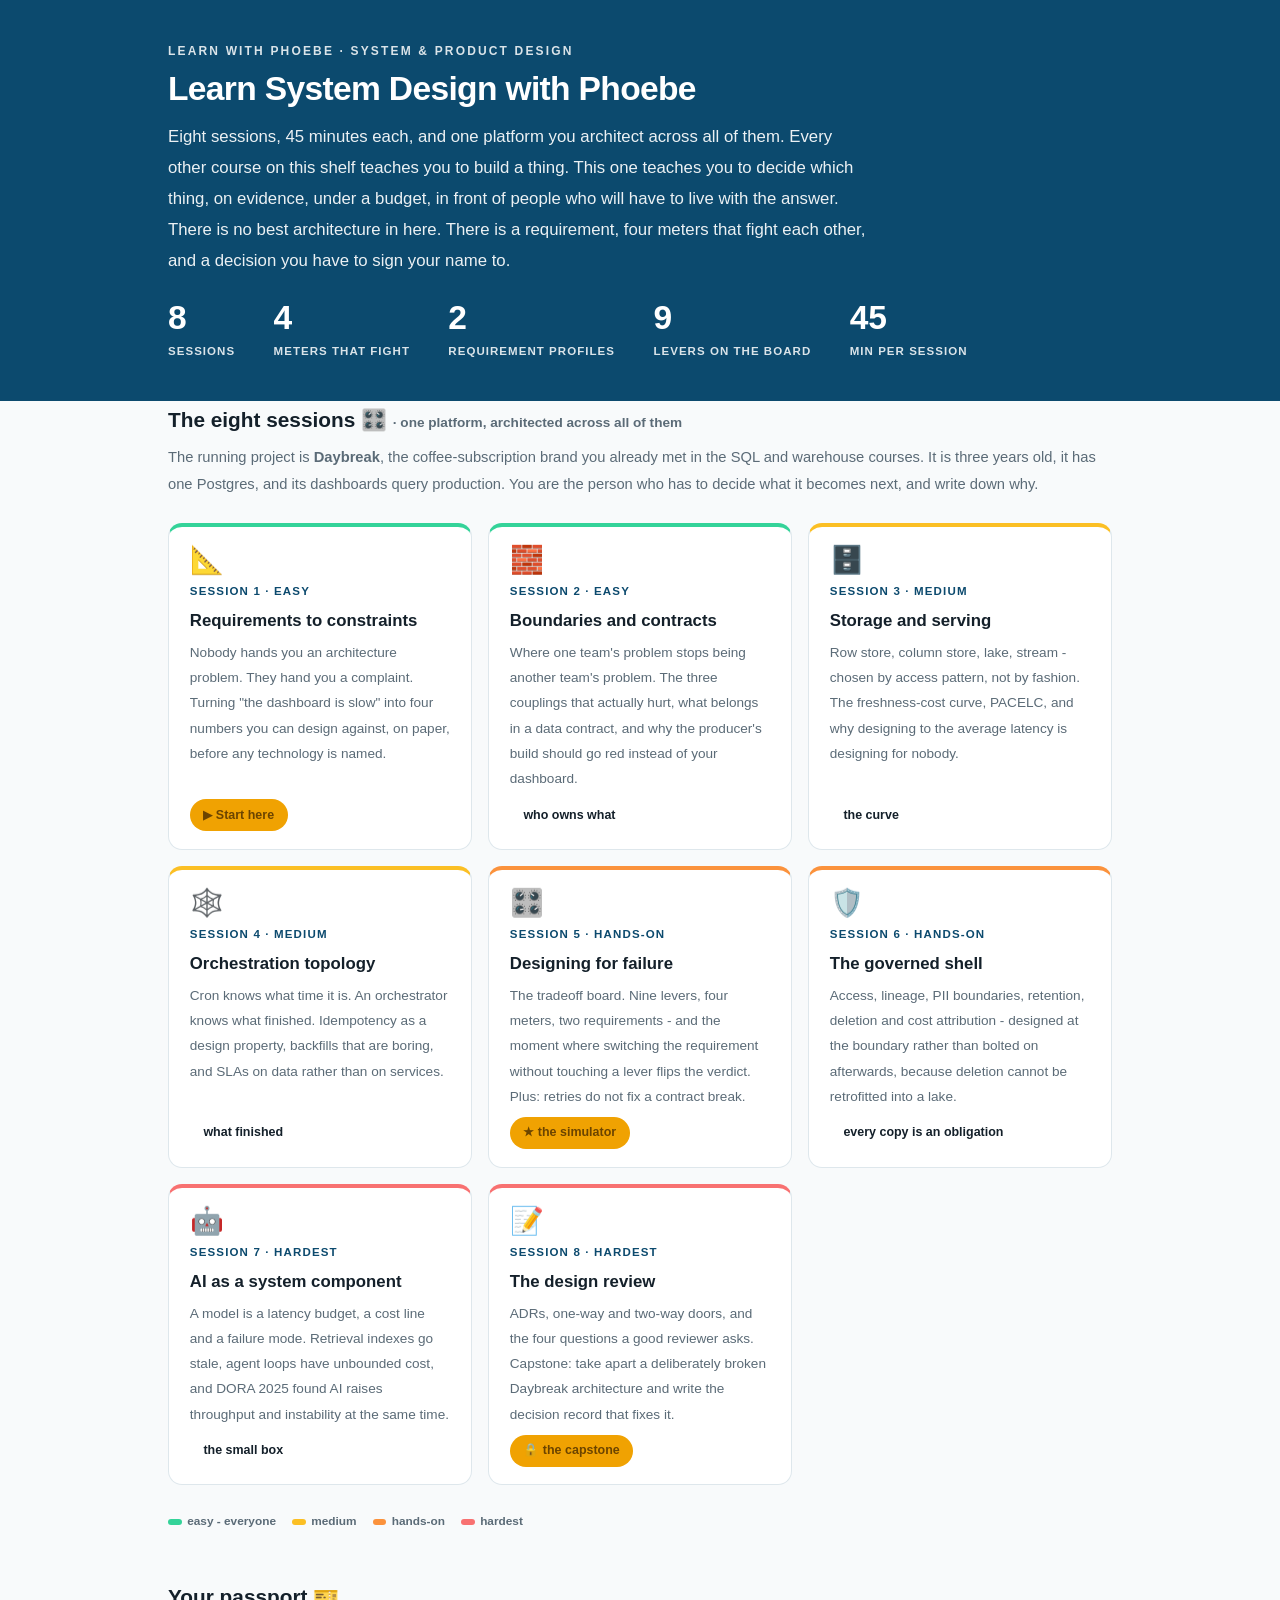
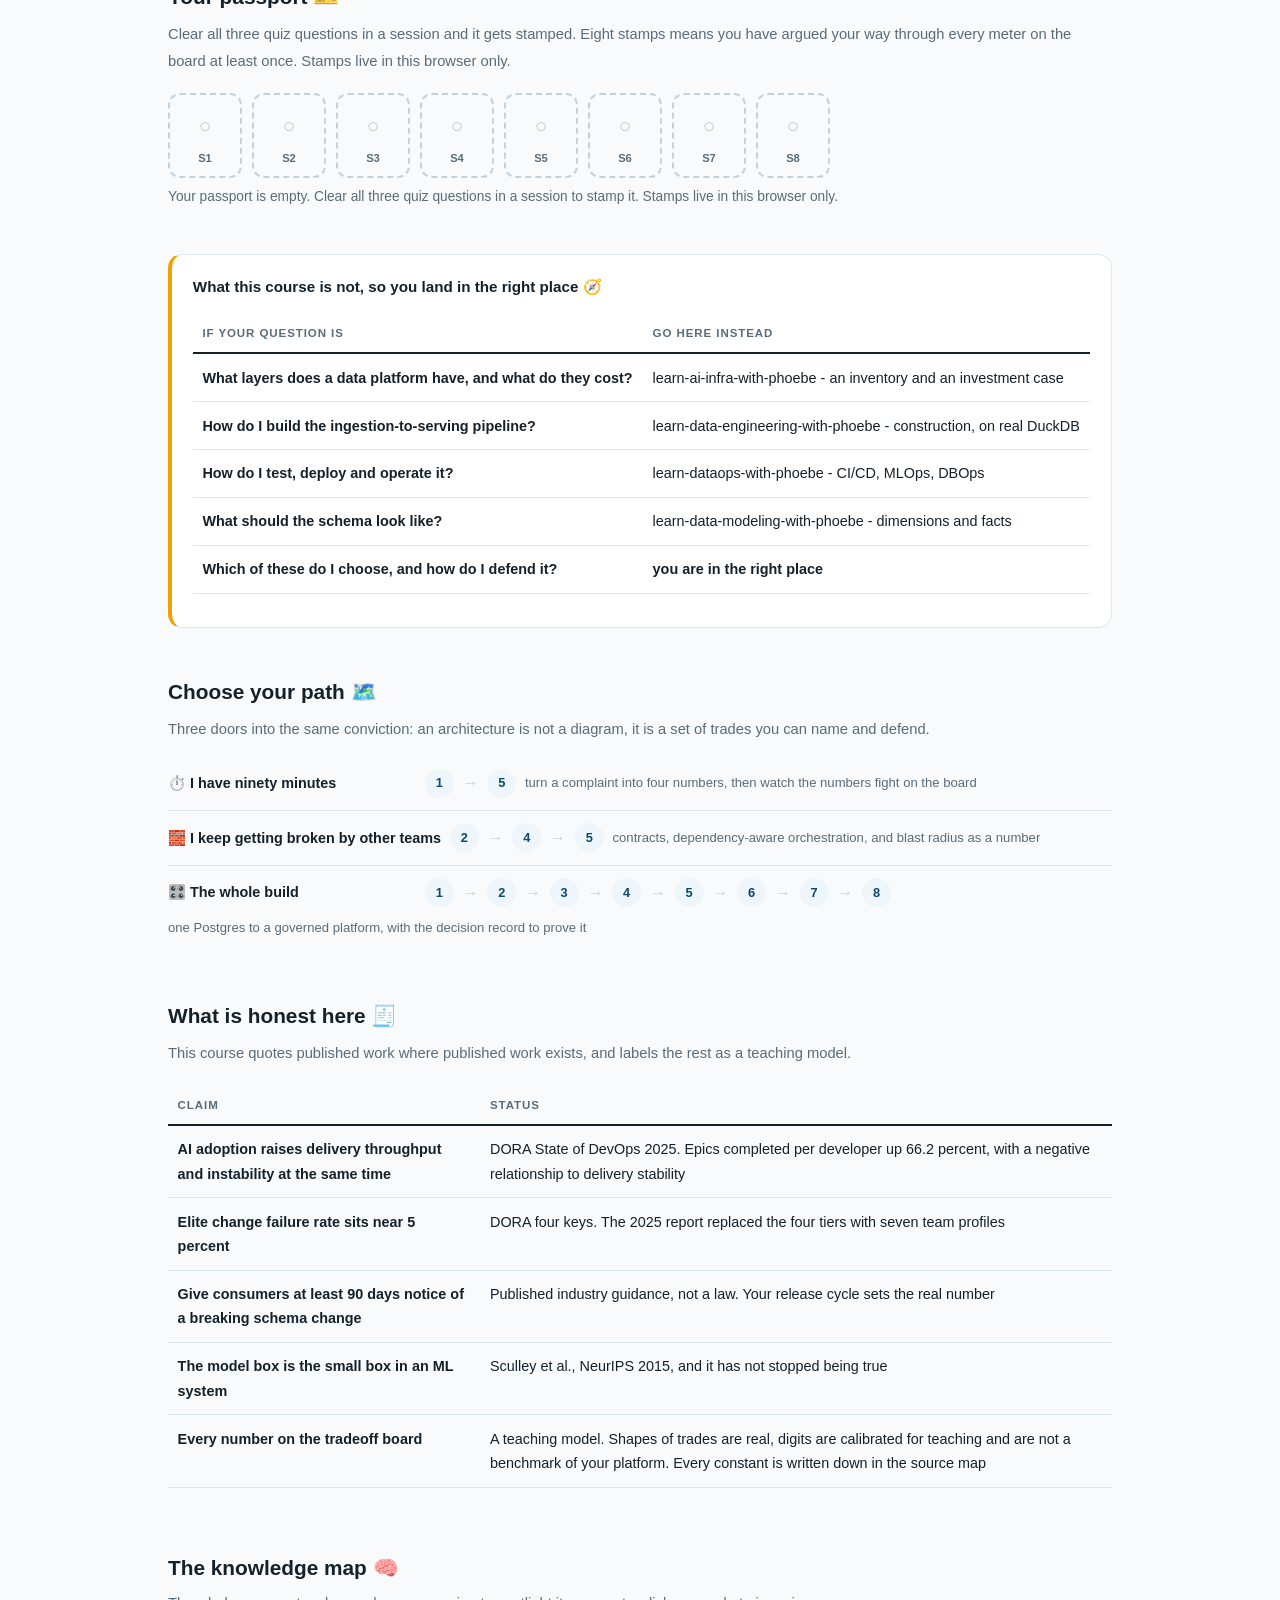
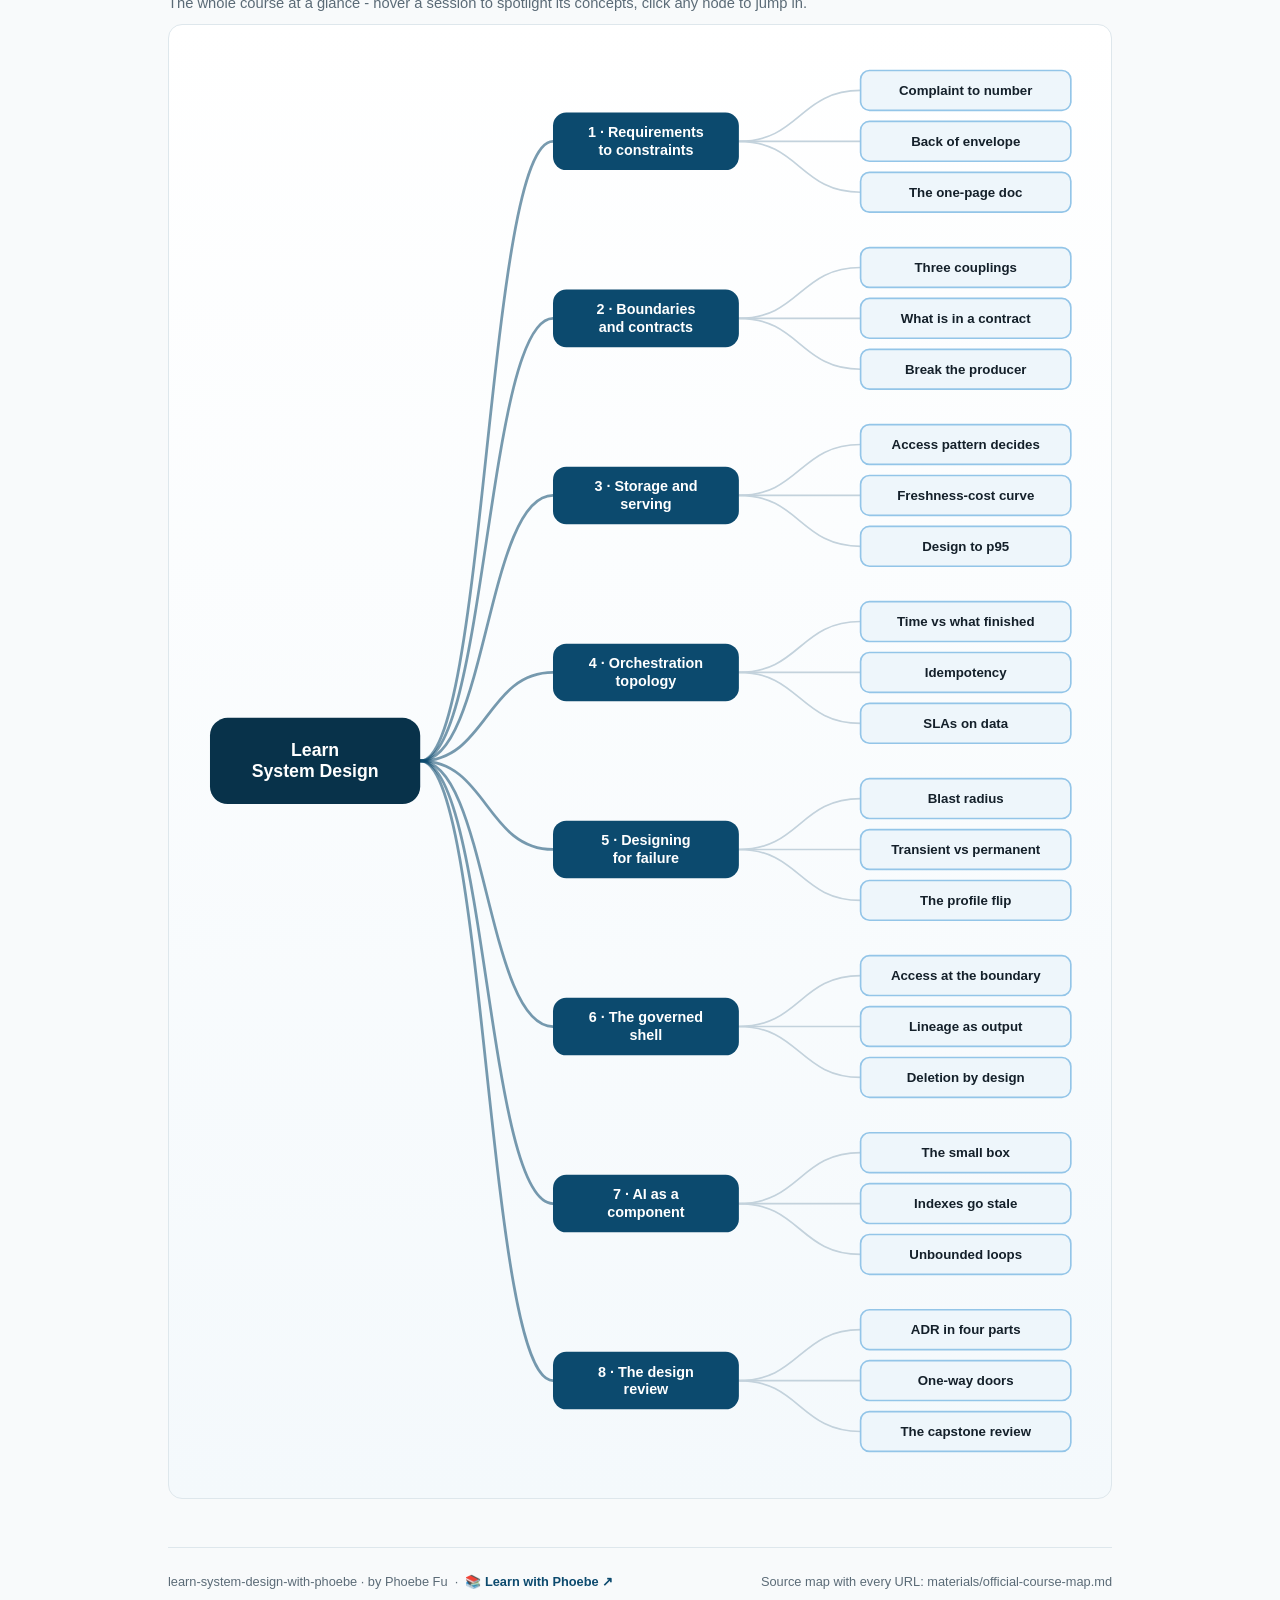
==== index.html @ b114d5ca "style.css: recover the missing .agenda block, with an accessible a3 This repo was scaffolded from a " ====
<!DOCTYPE html>
<html lang="en">
<head>
<meta charset="UTF-8">
<meta name="viewport" content="width=device-width, initial-scale=1.0">
<!-- social:start -->
<meta name="description" content="Eight sessions, one platform. Not what the layers are and not how to build the pipe - how to choose, and how to defend the choice in a room full of people who will have to live with it. Free, by Phoebe Fu.">
<meta property="og:type" content="website">
<meta property="og:site_name" content="Learn with Phoebe">
<meta property="og:title" content="Learn System Design with Phoebe">
<meta property="og:description" content="Eight sessions architecting the Daybreak platform. Four meters, two requirement profiles, and the discovery that there is no best architecture.">
<meta property="og:url" content="https://phoebefu6.github.io/learn-system-design-with-phoebe/">
<meta property="og:image" content="https://phoebefu6.github.io/learn-system-design-with-phoebe/assets/og-cover.png">
<meta property="og:image:width" content="1200">
<meta property="og:image:height" content="630">
<meta name="twitter:card" content="summary_large_image">
<meta name="twitter:title" content="Learn System Design with Phoebe">
<meta name="twitter:description" content="Eight sessions architecting one platform. How to choose, and how to defend the choice.">
<meta name="twitter:image" content="https://phoebefu6.github.io/learn-system-design-with-phoebe/assets/og-cover.png">
<!-- social:end -->
<title>Learn System Design with Phoebe</title>
<link rel="stylesheet" href="assets/style.css?v=3">
<style>

  .stats-row { display: flex; gap: 2.4rem; margin-top: 1.5rem; flex-wrap: wrap; }
  .stat b { display: block; font-size: 2.1rem; font-weight: 800; line-height: 1.05; font-variant-numeric: tabular-nums; }
  .stat span { font-size: .72rem; opacity: .85; text-transform: uppercase; letter-spacing: .09em; font-weight: 600; }

  .course-grid { display: grid; grid-template-columns: repeat(auto-fit, minmax(17rem, 1fr)); gap: 1rem; margin-top: 1.5rem; }
  .course-card {
    border: 1px solid var(--hairline);
    border-top: 4px solid var(--diff, var(--indigo));
    border-radius: var(--radius);
    padding: 1.2rem 1.3rem 1.1rem;
    display: flex;
    flex-direction: column;
    gap: .5rem;
    text-decoration: none;
    color: var(--ink);
    background: #fff;
    transition: box-shadow .15s ease, border-color .15s ease, transform .15s ease;
    position: relative;
  }
  .course-card:hover { border-color: var(--indigo-soft); border-top-color: var(--diff, var(--indigo)); box-shadow: 0 8px 28px rgba(12,74,110,.14); transform: translateY(-3px); }
  .course-card .cicon { font-size: 1.7rem; line-height: 1; }
  .course-card .cnum { font-size: .72rem; font-weight: 700; color: var(--indigo); text-transform: uppercase; letter-spacing: .1em; }
  .course-card h3 { font-size: 1.05rem; font-weight: 800; line-height: 1.3; }
  .course-card p { font-size: .85rem; color: var(--muted); flex: 1; }
  .course-card .meta { display: flex; gap: .4rem; flex-wrap: wrap; }

  .diff-legend { display: flex; gap: 1rem; margin-top: 1.6rem; font-size: .74rem; color: var(--muted); font-weight: 600; flex-wrap: wrap; }
  .diff-legend i { display: inline-block; width: .85rem; height: .35rem; border-radius: 999px; margin-right: .35rem; vertical-align: middle; }

  .paths { margin-top: 2.6rem; }
  .paths h2 { font-size: 1.3rem; font-weight: 800; margin-bottom: .3rem; }
  .paths .plede { color: var(--muted); font-size: .92rem; margin-bottom: .8rem; }
  .path { display: flex; gap: .55rem; align-items: center; padding: .75rem 0; border-bottom: .5px solid var(--hairline); flex-wrap: wrap; }
  .path:last-child { border-bottom: none; }
  .path b { min-width: 15.5rem; font-size: .9rem; }
  .path .pstep { background: var(--indigo-50); color: var(--indigo); border-radius: 999px; padding: .16rem .68rem; font-weight: 700; font-size: .8rem; text-decoration: none; transition: all .12s ease; }
  .path .pstep:hover { background: var(--indigo); color: #fff; }
  .path .parr { color: var(--faint); font-weight: 700; }

  .mm-section { margin-top: 1.6rem; }
  .mm-section h2 { font-size: 1.3rem; font-weight: 800; margin-bottom: .2rem; }
  .mm-section .mm-lede { color: var(--muted); font-size: .92rem; margin-bottom: .4rem; }
  .mm-wrap { border: 1px solid var(--hairline); border-radius: var(--radius); background: linear-gradient(180deg,#fff,#F4F9FC); padding: .6rem; overflow-x: auto; }
  .mm-svg { width: 100%; height: auto; display: block; max-width: 60rem; margin: 0 auto; min-width: 34rem; }
  .mm-link { cursor: pointer; text-decoration: none; }
  .mm-node rect { transition: opacity .15s ease, filter .15s ease; }
  .mm-node text { pointer-events: none; }
  .mm-link:hover .mm-node rect { filter: brightness(1.06); }
  .mm-edge { transition: opacity .15s ease; }

  .not-this { border: 1px solid var(--hairline); border-left: 4px solid var(--amber); border-radius: var(--radius); background: #fff; padding: 1.1rem 1.3rem; margin-top: 1.2rem; }
  .not-this h3 { font-size: .95rem; font-weight: 800; margin-bottom: .5rem; }
</style>
</head>
<body>

<header class="masthead">
  <div class="wrap">
    <div class="eyebrow">Learn with Phoebe · System &amp; Product Design</div>
    <h1>Learn <span class="accent">System Design</span> with Phoebe</h1>
    <p class="sub">Eight sessions, 45 minutes each, and one platform you architect across all of them. Every other course on this shelf teaches you to build a thing. This one teaches you to decide which thing, on evidence, under a budget, in front of people who will have to live with the answer. There is no best architecture in here. There is a requirement, four meters that fight each other, and a decision you have to sign your name to.</p>
    <div class="stats-row">
      <div class="stat"><b data-count="8">8</b><span>sessions</span></div>
      <div class="stat"><b data-count="4">4</b><span>meters that fight</span></div>
      <div class="stat"><b data-count="2">2</b><span>requirement profiles</span></div>
      <div class="stat"><b data-count="9">9</b><span>levers on the board</span></div>
      <div class="stat"><b data-count="45">45</b><span>min per session</span></div>
    </div>
  </div>
</header>

<main class="wrap">

  <section class="section">
    <div class="paths" style="margin-top:0">
      <h2>The eight sessions 🎛️ <span style="font-size:.85rem;font-weight:600;color:var(--muted)">· one platform, architected across all of them</span></h2>
      <p class="plede">The running project is <strong>Daybreak</strong>, the coffee-subscription brand you already met in the SQL and warehouse courses. It is three years old, it has one Postgres, and its dashboards query production. You are the person who has to decide what it becomes next, and write down why.</p>
    </div>

    <div class="course-grid">
      <a class="course-card" href="courses/01-requirements-to-constraints.html" style="--diff:#34D399">
        <span class="cicon">📐</span>
        <span class="cnum">Session 1 · easy</span>
        <h3>Requirements to constraints</h3>
        <p>Nobody hands you an architecture problem. They hand you a complaint. Turning "the dashboard is slow" into four numbers you can design against, on paper, before any technology is named.</p>
        <span class="meta"><span class="pill amber">▶ Start here</span></span>
      </a>
      <a class="course-card" href="courses/02-boundaries-and-contracts.html" style="--diff:#34D399">
        <span class="cicon">🧱</span>
        <span class="cnum">Session 2 · easy</span>
        <h3>Boundaries and contracts</h3>
        <p>Where one team's problem stops being another team's problem. The three couplings that actually hurt, what belongs in a data contract, and why the producer's build should go red instead of your dashboard.</p>
        <span class="meta"><span class="pill">who owns what</span></span>
      </a>
      <a class="course-card" href="courses/03-storage-and-serving.html" style="--diff:#FBBF24">
        <span class="cicon">🗄️</span>
        <span class="cnum">Session 3 · medium</span>
        <h3>Storage and serving</h3>
        <p>Row store, column store, lake, stream - chosen by access pattern, not by fashion. The freshness-cost curve, PACELC, and why designing to the average latency is designing for nobody.</p>
        <span class="meta"><span class="pill">the curve</span></span>
      </a>
      <a class="course-card" href="courses/04-orchestration-topology.html" style="--diff:#FBBF24">
        <span class="cicon">🕸️</span>
        <span class="cnum">Session 4 · medium</span>
        <h3>Orchestration topology</h3>
        <p>Cron knows what time it is. An orchestrator knows what finished. Idempotency as a design property, backfills that are boring, and SLAs on data rather than on services.</p>
        <span class="meta"><span class="pill">what finished</span></span>
      </a>
      <a class="course-card" href="courses/05-designing-for-failure.html" style="--diff:#FB923C">
        <span class="cicon">🎛️</span>
        <span class="cnum">Session 5 · hands-on</span>
        <h3>Designing for failure</h3>
        <p>The tradeoff board. Nine levers, four meters, two requirements - and the moment where switching the requirement without touching a lever flips the verdict. Plus: retries do not fix a contract break.</p>
        <span class="meta"><span class="pill amber">★ the simulator</span></span>
      </a>
      <a class="course-card" href="courses/06-the-governed-shell.html" style="--diff:#FB923C">
        <span class="cicon">🛡️</span>
        <span class="cnum">Session 6 · hands-on</span>
        <h3>The governed shell</h3>
        <p>Access, lineage, PII boundaries, retention, deletion and cost attribution - designed at the boundary rather than bolted on afterwards, because deletion cannot be retrofitted into a lake.</p>
        <span class="meta"><span class="pill">every copy is an obligation</span></span>
      </a>
      <a class="course-card" href="courses/07-ai-as-a-component.html" style="--diff:#F87171">
        <span class="cicon">🤖</span>
        <span class="cnum">Session 7 · hardest</span>
        <h3>AI as a system component</h3>
        <p>A model is a latency budget, a cost line and a failure mode. Retrieval indexes go stale, agent loops have unbounded cost, and DORA 2025 found AI raises throughput and instability at the same time.</p>
        <span class="meta"><span class="pill">the small box</span></span>
      </a>
      <a class="course-card" href="courses/08-the-design-review.html" style="--diff:#F87171">
        <span class="cicon">📝</span>
        <span class="cnum">Session 8 · hardest</span>
        <h3>The design review</h3>
        <p>ADRs, one-way and two-way doors, and the four questions a good reviewer asks. Capstone: take apart a deliberately broken Daybreak architecture and write the decision record that fixes it.</p>
        <span class="meta"><span class="pill amber">🔒 the capstone</span></span>
      </a>
    </div>

    <div class="diff-legend">
      <span><i style="background:#34D399"></i>easy - everyone</span>
      <span><i style="background:#FBBF24"></i>medium</span>
      <span><i style="background:#FB923C"></i>hands-on</span>
      <span><i style="background:#F87171"></i>hardest</span>
    </div>
  </section>

  <section class="section">
    <div class="paths" style="margin-top:0">
      <h2>Your passport 🎫</h2>
      <p class="plede">Clear all three quiz questions in a session and it gets stamped. Eight stamps means you have argued your way through every meter on the board at least once. Stamps live in this browser only.</p>
    </div>
    <div class="pp-strip"></div>
  </section>

  <section class="section">
    <div class="not-this">
      <h3>What this course is not, so you land in the right place 🧭</h3>
      <table class="clean">
        <tr><th>If your question is</th><th>Go here instead</th></tr>
        <tr><td>What layers does a data platform have, and what do they cost?</td><td><span class="mono">learn-ai-infra-with-phoebe</span> - an inventory and an investment case</td></tr>
        <tr><td>How do I build the ingestion-to-serving pipeline?</td><td><span class="mono">learn-data-engineering-with-phoebe</span> - construction, on real DuckDB</td></tr>
        <tr><td>How do I test, deploy and operate it?</td><td><span class="mono">learn-dataops-with-phoebe</span> - CI/CD, MLOps, DBOps</td></tr>
        <tr><td>What should the schema look like?</td><td><span class="mono">learn-data-modeling-with-phoebe</span> - dimensions and facts</td></tr>
        <tr><td><strong>Which of these do I choose, and how do I defend it?</strong></td><td><strong>you are in the right place</strong></td></tr>
      </table>
    </div>
  </section>

  <section class="section">
    <div class="paths">
      <h2>Choose your path 🗺️</h2>
      <p class="plede">Three doors into the same conviction: an architecture is not a diagram, it is a set of trades you can name and defend.</p>
      <div class="path"><b>⏱️ I have ninety minutes</b>
        <a class="pstep" href="courses/01-requirements-to-constraints.html">1</a><span class="parr">→</span>
        <a class="pstep" href="courses/05-designing-for-failure.html">5</a>
        <span style="font-size:.82rem;color:var(--muted)">turn a complaint into four numbers, then watch the numbers fight on the board</span>
      </div>
      <div class="path"><b>🧱 I keep getting broken by other teams</b>
        <a class="pstep" href="courses/02-boundaries-and-contracts.html">2</a><span class="parr">→</span>
        <a class="pstep" href="courses/04-orchestration-topology.html">4</a><span class="parr">→</span>
        <a class="pstep" href="courses/05-designing-for-failure.html">5</a>
        <span style="font-size:.82rem;color:var(--muted)">contracts, dependency-aware orchestration, and blast radius as a number</span>
      </div>
      <div class="path"><b>🎛️ The whole build</b>
        <a class="pstep" href="courses/01-requirements-to-constraints.html">1</a><span class="parr">→</span>
        <a class="pstep" href="courses/02-boundaries-and-contracts.html">2</a><span class="parr">→</span>
        <a class="pstep" href="courses/03-storage-and-serving.html">3</a><span class="parr">→</span>
        <a class="pstep" href="courses/04-orchestration-topology.html">4</a><span class="parr">→</span>
        <a class="pstep" href="courses/05-designing-for-failure.html">5</a><span class="parr">→</span>
        <a class="pstep" href="courses/06-the-governed-shell.html">6</a><span class="parr">→</span>
        <a class="pstep" href="courses/07-ai-as-a-component.html">7</a><span class="parr">→</span>
        <a class="pstep" href="courses/08-the-design-review.html">8</a>
        <span style="font-size:.82rem;color:var(--muted)">one Postgres to a governed platform, with the decision record to prove it</span>
      </div>
    </div>
  </section>

  <section class="section">
    <div class="paths" style="margin-top:0">
      <h2>What is honest here 🧾</h2>
      <p class="plede">This course quotes published work where published work exists, and labels the rest as a teaching model.</p>
    </div>
    <table class="clean">
      <tr><th>Claim</th><th>Status</th></tr>
      <tr><td>AI adoption raises delivery throughput and instability at the same time</td><td>DORA State of DevOps 2025. Epics completed per developer up 66.2 percent, with a negative relationship to delivery stability</td></tr>
      <tr><td>Elite change failure rate sits near 5 percent</td><td>DORA four keys. The 2025 report replaced the four tiers with seven team profiles</td></tr>
      <tr><td>Give consumers at least 90 days notice of a breaking schema change</td><td>Published industry guidance, not a law. Your release cycle sets the real number</td></tr>
      <tr><td>The model box is the small box in an ML system</td><td>Sculley et al., NeurIPS 2015, and it has not stopped being true</td></tr>
      <tr><td>Every number on the tradeoff board</td><td>A teaching model. Shapes of trades are real, digits are calibrated for teaching and are not a benchmark of your platform. Every constant is written down in the source map</td></tr>
    </table>
  </section>

  <section class="section mm-section">
    <h2>The knowledge map 🧠</h2>
    <p class="mm-lede">The whole course at a glance - hover a session to spotlight its concepts, click any node to jump in.</p>
    <div class="mm-wrap"><div id="mindmap"></div></div>
  </section>

  <footer class="pagefoot">
    <span>learn-system-design-with-phoebe · by Phoebe Fu &nbsp;·&nbsp; 📚 <a href="https://phoebefu6.github.io/learn-with-phoebe/">Learn with Phoebe ↗</a></span>
    <span>Source map with every URL: <span class="mono">materials/official-course-map.md</span></span>
  </footer>

</main>

<script>
window.MINDMAP_DATA = {
  title: "Learn\nSystem Design",
  centerColor: "#08324A",
  sessions: [
    { label: "Requirements\nto constraints", href: "courses/01-requirements-to-constraints.html", color: "#34D399",
      concepts: [
        { label: "Complaint to number", href: "courses/01-requirements-to-constraints.html" },
        { label: "Back of envelope", href: "courses/01-requirements-to-constraints.html" },
        { label: "The one-page doc", href: "courses/01-requirements-to-constraints.html" } ] },
    { label: "Boundaries\nand contracts", href: "courses/02-boundaries-and-contracts.html", color: "#34D399",
      concepts: [
        { label: "Three couplings", href: "courses/02-boundaries-and-contracts.html" },
        { label: "What is in a contract", href: "courses/02-boundaries-and-contracts.html" },
        { label: "Break the producer", href: "courses/02-boundaries-and-contracts.html" } ] },
    { label: "Storage and\nserving", href: "courses/03-storage-and-serving.html", color: "#FBBF24",
      concepts: [
        { label: "Access pattern decides", href: "courses/03-storage-and-serving.html" },
        { label: "Freshness-cost curve", href: "courses/03-storage-and-serving.html" },
        { label: "Design to p95", href: "courses/03-storage-and-serving.html" } ] },
    { label: "Orchestration\ntopology", href: "courses/04-orchestration-topology.html", color: "#FBBF24",
      concepts: [
        { label: "Time vs what finished", href: "courses/04-orchestration-topology.html" },
        { label: "Idempotency", href: "courses/04-orchestration-topology.html" },
        { label: "SLAs on data", href: "courses/04-orchestration-topology.html" } ] },
    { label: "Designing\nfor failure", href: "courses/05-designing-for-failure.html", color: "#FB923C",
      concepts: [
        { label: "Blast radius", href: "courses/05-designing-for-failure.html" },
        { label: "Transient vs permanent", href: "courses/05-designing-for-failure.html" },
        { label: "The profile flip", href: "courses/05-designing-for-failure.html" } ] },
    { label: "The governed\nshell", href: "courses/06-the-governed-shell.html", color: "#FB923C",
      concepts: [
        { label: "Access at the boundary", href: "courses/06-the-governed-shell.html" },
        { label: "Lineage as output", href: "courses/06-the-governed-shell.html" },
        { label: "Deletion by design", href: "courses/06-the-governed-shell.html" } ] },
    { label: "AI as a\ncomponent", href: "courses/07-ai-as-a-component.html", color: "#F87171",
      concepts: [
        { label: "The small box", href: "courses/07-ai-as-a-component.html" },
        { label: "Indexes go stale", href: "courses/07-ai-as-a-component.html" },
        { label: "Unbounded loops", href: "courses/07-ai-as-a-component.html" } ] },
    { label: "The design\nreview", href: "courses/08-the-design-review.html", color: "#F87171",
      concepts: [
        { label: "ADR in four parts", href: "courses/08-the-design-review.html" },
        { label: "One-way doors", href: "courses/08-the-design-review.html" },
        { label: "The capstone review", href: "courses/08-the-design-review.html" } ] }
  ]
};
</script>
<script src="assets/mindmap.js?v=3"></script>
<script src="assets/app.js?v=3"></script>
</body>
</html>
---- assets/style.css ----
/* learn-system-design-with-phoebe - editorial bold design system
   Accent: blueprint navy #0C4A6E · Deep navy #08324A · Flagship: drafting amber #F0A202
   (CSS var names still read --indigo/--amber; they hold blueprint-navy values.) */

:root {
  --indigo: #0C4A6E;
  --indigo-deep: #08324A;
  --indigo-mid: #1B6E9C;
  --indigo-soft: #93C5E8;
  --indigo-50: #EEF6FB;
  --ink: #14202A;
  --muted: #5B6B77;
  --faint: #C3D2DC;
  --hairline: #DEE7EC;
  --amber: #F0A202;
  --amber-ink: #6B4400;
  --amber-50: #FEF6E4;
  --paper: #F8FAFB;
  --code-bg: #0E1A22;
  --code-ink: #DDE9F0;
  --radius: 14px;
}

* { margin: 0; padding: 0; box-sizing: border-box; }

html { font-size: 16px; scroll-behavior: smooth; }
html.zoom-125 { font-size: 20px; }
html.zoom-150 { font-size: 24px; }

body {
  font-family: "Inter", -apple-system, BlinkMacSystemFont, "Segoe UI", Roboto, sans-serif;
  background: var(--paper);
  color: var(--ink);
  line-height: 1.85;
  font-feature-settings: "tnum";
}

.wrap { max-width: 62rem; margin: 0 auto; padding: 0 1.5rem; }

/* ---------- header band ---------- */
.masthead {
  background: var(--indigo);
  color: #fff;
  padding: 2.5rem 0 2.25rem;
}
.masthead .eyebrow {
  font-size: .75rem;
  letter-spacing: .18em;
  text-transform: uppercase;
  opacity: .85;
  font-weight: 600;
}
.masthead h1 {
  font-size: 2.1rem;
  line-height: 1.15;
  font-weight: 800;
  margin: .5rem 0 .75rem;
  letter-spacing: -.02em;
}
.masthead h1 .accent { color: inherit; }
.masthead .sub { font-size: 1.05rem; opacity: .92; max-width: 44rem; }

.chip-row { display: flex; flex-wrap: wrap; gap: .5rem; margin-top: 1.1rem; }
.chip {
  display: inline-flex;
  align-items: center;
  gap: .35rem;
  border-radius: 999px;
  padding: .25rem .8rem;
  font-size: .78rem;
  font-weight: 600;
  white-space: nowrap;
}
.chip.level { background: #fff; color: var(--indigo); }
.chip.audience { background: rgba(255,255,255,.16); color: #fff; border: 1px solid rgba(255,255,255,.35); }
.chip.time { background: var(--ink); color: #fff; font-variant-numeric: tabular-nums; }


/* ---------- agenda band ----------
   Recovered 2026-09-02. These six repos were scaffolded from a stylesheet that had
   lost this block, so .agenda rendered as run-on inline text ~700px tall inside the
   masthead. 87 of 93 repos carry it; these were the exception, and they were also the
   six the estate sweep could not see. See course-builder/references/field-notes.md.

   .a3 does NOT reuse the donor's `color: var(--amber-ink)`: that pair falls below
   4.5:1 against --amber in all six palettes, which is the same failure the sweep
   flags on the wellbeing courses. The literal below is the darkest tone of this
   repo's own amber-ink that clears 4.5:1, so the band stays bright. Recompute it if
   --amber changes. */
.agenda {
  display: flex;
  border-radius: 999px;
  overflow: hidden;
  margin: 1.4rem 0 0;
  font-size: .72rem;
  font-weight: 600;
  text-align: center;
  color: #fff;
}
.agenda span { padding: .45rem .3rem; white-space: nowrap; overflow: hidden; text-overflow: ellipsis; }
.agenda .a1 { background: var(--indigo-deep); }
.agenda .a2 { background: var(--indigo-mid); }
.agenda .a3 { background: var(--amber); color: #603D00; }
.agenda .a4 { background: var(--indigo-soft); color: var(--ink); }

/* ---------- toolbar ---------- */
.toolbar {
  position: sticky;
  top: 0;
  z-index: 40;
  background: rgba(255,255,255,.94);
  backdrop-filter: blur(6px);
  border-bottom: 1px solid var(--hairline);
  padding: .55rem 0;
}
.toolbar .wrap { display: flex; align-items: center; gap: .6rem; }
.toolbar .crumb { font-size: .8rem; color: var(--muted); font-weight: 600; margin-right: auto; }
.toolbar .crumb a { color: var(--indigo); text-decoration: none; }
.btn {
  border: 1px solid var(--hairline);
  background: #fff;
  color: var(--ink);
  border-radius: 999px;
  padding: .35rem .9rem;
  font-size: .78rem;
  font-weight: 600;
  cursor: pointer;
  font-family: inherit;
  transition: all .15s ease;
}
.btn:hover { border-color: var(--indigo); color: var(--indigo); }
.btn.primary { background: var(--indigo); border-color: var(--indigo); color: #fff; }
.btn.primary:hover { background: var(--indigo-deep); }

/* ---------- sections ---------- */
main { padding: 2.5rem 0 4rem; }

.section { margin-bottom: 2.8rem; }
.section-kicker { margin-bottom: 1rem; }
.section-kicker .klabel {
  display: block;
  font-size: .72rem;
  text-transform: uppercase;
  letter-spacing: .1em;
  color: var(--indigo);
  font-weight: 700;
  margin-bottom: .35rem;
}
.section-kicker h2 {
  font-size: 1.45rem;
  font-weight: 800;
  letter-spacing: -.01em;
  display: flex;
  align-items: center;
  gap: .7rem;
  flex-wrap: wrap;
}
.section-kicker .tag {
  border-radius: 999px;
  padding: .18rem .7rem;
  font-size: .7rem;
  font-weight: 700;
  text-transform: uppercase;
  letter-spacing: .08em;
}
.tag.concept { background: var(--indigo-50); color: var(--indigo); }
.tag.demo { background: var(--amber-50); color: var(--amber-ink); }
.tag.exercise { background: var(--ink); color: #fff; }

.lede { color: var(--muted); max-width: 46rem; margin-bottom: 1.4rem; line-height: 1.8; }

/* live vs self-study markers on cards */
.mode {
  font-size: .64rem;
  font-weight: 700;
  text-transform: uppercase;
  letter-spacing: .07em;
  padding: .14rem .6rem;
  border-radius: 999px;
  flex: none;
}
.mode.live { background: var(--indigo); color: #fff; }
.mode.self { background: #fff; color: var(--muted); border: 1px solid var(--hairline); }

/* ---------- accordions ---------- */
details.card {
  border: 1px solid var(--hairline);
  border-radius: var(--radius);
  margin-bottom: .8rem;
  overflow: hidden;
  background: #fff;
}
details.card[open] { border-color: var(--indigo-soft); box-shadow: 0 8px 28px rgba(12,74,110,.08); }
details.card summary {
  list-style: none;
  cursor: pointer;
  padding: 1rem 1.25rem;
  display: flex;
  align-items: center;
  gap: .75rem;
  font-weight: 700;
  font-size: 1.02rem;
  user-select: none;
}
details.card summary::-webkit-details-marker { display: none; }
details.card summary .dot {
  width: .6rem; height: .6rem;
  border-radius: 999px;
  background: var(--indigo);
  flex: none;
}
details.card summary .mini { margin-left: auto; font-size: .72rem; color: var(--muted); font-weight: 600; white-space: nowrap; }
details.card summary .caret { transition: transform .2s ease; color: var(--indigo); font-size: .8rem; }
details.card[open] summary .caret { transform: rotate(90deg); }
details.card .body { padding: 0 1.25rem 1.4rem; border-top: 1px solid var(--hairline); padding-top: 1.15rem; }
details.card .body p { margin-bottom: 1.05rem; max-width: 48rem; }
details.card .body p:last-child { margin-bottom: 0; }
details.card .body ul, details.card .body ol { margin: 0 0 1.1rem 1.2rem; max-width: 47rem; }
details.card .body li { margin-bottom: .65rem; }
details.card .body h4 { font-size: .95rem; font-weight: 700; margin: 1.1rem 0 .45rem; }
details.card .body h4:first-child { margin-top: 0; }

/* ---------- pills & legends ---------- */
.legend { display: flex; flex-wrap: wrap; gap: .5rem; margin: 0 0 1.2rem; }
.pill {
  display: inline-flex;
  align-items: center;
  gap: .4rem;
  border-radius: 999px;
  padding: .28rem .85rem;
  font-size: .78rem;
  font-weight: 600;
}
.pill.solid { background: var(--indigo); color: #fff; }
.pill.light { background: var(--indigo-50); color: var(--indigo); }
.pill.inkpill { background: var(--ink); color: #fff; }
.pill.amber, .pill.peach { background: var(--amber); color: var(--amber-ink); }
.pill.bare { color: var(--faint); }

/* ---------- 4D grid ---------- */
.grid-2 { display: grid; grid-template-columns: repeat(auto-fit, minmax(15rem, 1fr)); gap: .8rem; margin: .5rem 0 1rem; }
.d-card {
  border: 1px solid var(--hairline);
  border-left: 4px solid var(--indigo);
  border-radius: 10px;
  padding: 1rem 1.1rem;
}
.d-card h4 { font-size: .95rem; margin-bottom: .3rem; }
.d-card h4 .lead-letter { color: var(--indigo); }
.d-card p { font-size: .86rem; color: var(--muted); margin: 0; }

/* ---------- tables ---------- */
table.clean { width: 100%; border-collapse: collapse; font-size: .9rem; margin: .4rem 0 1rem; }
table.clean th {
  text-align: left;
  font-size: .72rem;
  text-transform: uppercase;
  letter-spacing: .08em;
  color: var(--muted);
  padding: .5rem .6rem;
  border-bottom: 2px solid var(--ink);
}
table.clean td { padding: .7rem .6rem; border-bottom: .5px solid var(--hairline); vertical-align: top; line-height: 1.7; }
table.clean td:first-child { font-weight: 600; }

/* ---------- prompt boxes ---------- */
.prompt-box {
  position: relative;
  background: var(--code-bg);
  color: var(--code-ink);
  border-radius: var(--radius);
  padding: 1.1rem 1.2rem;
  margin: 1rem 0 1.2rem;
  font-family: "SF Mono", ui-monospace, Menlo, Consolas, monospace;
  font-size: .84rem;
  line-height: 1.65;
  white-space: pre-wrap;
  word-break: break-word;
}
.prompt-box .label {
  position: absolute;
  top: -0.7rem;
  left: 1rem;
  background: var(--indigo);
  color: #fff;
  font-family: "Inter", -apple-system, sans-serif;
  font-size: .68rem;
  font-weight: 700;
  letter-spacing: .06em;
  text-transform: uppercase;
  border-radius: 999px;
  padding: .15rem .7rem;
}
.prompt-box.bad .label { background: var(--faint); color: var(--ink); }
.prompt-box.good .label { background: var(--amber); color: var(--amber-ink); }
.copy-btn {
  position: absolute;
  top: .7rem;
  right: .7rem;
  background: rgba(255,255,255,.1);
  border: 1px solid rgba(255,255,255,.25);
  color: #fff;
  border-radius: 999px;
  padding: .25rem .8rem;
  font-size: .72rem;
  font-weight: 600;
  cursor: pointer;
  font-family: "Inter", -apple-system, sans-serif;
  transition: background .15s ease;
}
.copy-btn:hover { background: rgba(255,255,255,.22); }
.copy-btn.copied { background: var(--amber); border-color: var(--amber); color: var(--amber-ink); }

/* ---------- demo steps ---------- */
.steps { counter-reset: step; margin: .6rem 0 1rem; }
.step {
  display: flex;
  gap: .9rem;
  padding: .85rem 0;
  border-bottom: .5px solid var(--hairline);
}
.step:last-child { border-bottom: none; }
.step::before {
  counter-increment: step;
  content: counter(step);
  flex: none;
  width: 1.7rem; height: 1.7rem;
  border-radius: 999px;
  background: var(--indigo-50);
  color: var(--indigo);
  font-weight: 700;
  font-size: .85rem;
  display: inline-flex;
  align-items: center;
  justify-content: center;
  margin-top: .1rem;
}
.step p { margin: 0; }

/* ---------- callouts ---------- */
.callout {
  border-radius: var(--radius);
  padding: 1rem 1.2rem;
  margin: 1rem 0;
  font-size: .92rem;
}
.callout.tip { background: var(--indigo-50); border-left: 4px solid var(--indigo); }
.callout.win { background: var(--amber-50); border-left: 4px solid var(--amber); }
.callout strong:first-child { display: block; margin-bottom: .2rem; }

.callout.example {
  background: #FFFFFF;
  border: 1px solid var(--hairline);
  border-left: 4px solid var(--amber);
  font-size: .9rem;
}
.callout.example .ex-pill {
  display: inline-block;
  background: var(--amber);
  color: var(--amber-ink);
  border-radius: 999px;
  padding: .15rem .7rem;
  font-size: .68rem;
  font-weight: 700;
  text-transform: uppercase;
  letter-spacing: .06em;
  margin-bottom: .5rem;
}
.callout.example p { margin: 0 0 .75rem; max-width: 47rem; }
.callout.example p:last-child { margin-bottom: 0; }
.callout.example ul { margin: 0 0 0 1.1rem; max-width: 46rem; }
.callout.example li { margin-bottom: .6rem; }
.callout.example li:last-child { margin-bottom: 0; }

/* ---------- zoomable figures ---------- */
figure.zoomable {
  border: 1px solid var(--hairline);
  border-radius: var(--radius);
  padding: 1.2rem;
  margin: 1rem 0 1.4rem;
  cursor: zoom-in;
  transition: box-shadow .15s ease;
  background: #fff;
}
figure.zoomable:hover { box-shadow: 0 8px 28px rgba(12,74,110,.12); }
figure.zoomable svg, figure.zoomable img { width: 100%; height: auto; display: block; }
figure.zoomable figcaption {
  margin-top: .6rem;
  font-size: .76rem;
  color: var(--muted);
  font-weight: 600;
  display: flex;
  align-items: center;
  gap: .4rem;
}

.lightbox {
  position: fixed;
  inset: 0;
  z-index: 100;
  background: rgba(20,32,42,.9);
  display: none;
  align-items: center;
  justify-content: center;
  padding: 3vh 3vw;
  cursor: zoom-out;
}
.lightbox.open { display: flex; }
.lightbox .inner {
  background: #fff;
  border-radius: var(--radius);
  padding: 2rem;
  max-width: 94vw;
  max-height: 92vh;
  overflow: auto;
}
.lightbox .inner svg, .lightbox .inner img { width: min(88vw, 70rem); height: auto; }
.lightbox .close-hint {
  position: fixed;
  top: 1rem; right: 1.4rem;
  color: #fff;
  font-size: .8rem;
  font-weight: 600;
  opacity: .8;
}

/* ---------- courses covered ---------- */
.covered { border: 1px solid var(--hairline); border-radius: var(--radius); overflow: hidden; }
.covered-row {
  display: flex;
  align-items: baseline;
  gap: .8rem;
  padding: .75rem 1.1rem;
  border-bottom: .5px solid var(--hairline);
  font-size: .9rem;
}
.covered-row:last-child { border-bottom: none; }
.covered-row .status { flex: none; }
.covered-row .name { font-weight: 600; }
.covered-row .note { margin-left: auto; color: var(--muted); font-size: .78rem; text-align: right; }

/* ---------- cheat sheet footer ---------- */
.cheat {
  background: var(--ink);
  color: #fff;
  border-radius: var(--radius);
  padding: 1.6rem 1.6rem 1.3rem;
  margin-top: 3rem;
}
.cheat h3 { font-size: 1.1rem; margin-bottom: 1rem; }
.cheat h3 span { color: var(--indigo-soft); }
.cheat .grid-2 { gap: 1rem; }
.cheat .cheat-item { border-left: 3px solid var(--indigo-mid); padding-left: .8rem; }
.cheat .cheat-item b { display: block; font-size: .85rem; color: var(--indigo-soft); }
.cheat .cheat-item span { font-size: .82rem; opacity: .85; }

footer.pagefoot {
  border-top: 1px solid var(--hairline);
  margin-top: 3rem;
  padding: 1.4rem 0 2.5rem;
  font-size: .8rem;
  color: var(--muted);
  display: flex;
  justify-content: space-between;
  flex-wrap: wrap;
  gap: .8rem;
}
footer.pagefoot a { color: var(--indigo); text-decoration: none; font-weight: 600; }

/* ---------- wayfinding: reading progress + section dots + part numbers ---------- */

#progress-bar {
  position: fixed;
  top: 0; left: 0;
  height: 3px;
  width: 0;
  background: linear-gradient(90deg, var(--indigo), var(--amber));
  z-index: 90;
}

.pagenav {
  position: fixed;
  right: 1.1rem;
  top: 50%;
  transform: translateY(-50%);
  z-index: 50;
  display: flex;
  flex-direction: column;
  gap: .55rem;
}
.pagenav a {
  width: .68rem; height: .68rem;
  border-radius: 999px;
  background: #fff;
  border: 2px solid var(--faint);
  display: block;
  position: relative;
  transition: all .15s ease;
}
.pagenav a:hover { border-color: var(--indigo); transform: scale(1.3); }
.pagenav a.active { background: var(--indigo); border-color: var(--indigo); }
.pagenav a .nlabel {
  position: absolute;
  right: 1.4rem;
  top: 50%;
  transform: translateY(-50%);
  background: var(--ink);
  color: #fff;
  font-size: .7rem;
  font-weight: 600;
  padding: .22rem .65rem;
  border-radius: 6px;
  white-space: nowrap;
  opacity: 0;
  pointer-events: none;
  transition: opacity .15s ease;
}
.pagenav a:hover .nlabel { opacity: 1; }
@media (max-width: 74rem) { .pagenav { display: none; } }

main { counter-reset: partnum -1; }
.section .section-kicker { position: relative; }
.section .section-kicker::before {
  counter-increment: partnum;
  content: counter(partnum, decimal-leading-zero);
  position: absolute;
  right: 0;
  top: -1.2rem;
  font-size: 4.4rem;
  font-weight: 800;
  color: var(--indigo-50);
  line-height: 1;
  font-variant-numeric: tabular-nums;
  pointer-events: none;
  z-index: 0;
}
.section .section-kicker > * { position: relative; z-index: 1; }

details.card summary { transition: background .15s ease; }
details.card summary:hover { background: #F4F9FC; }

/* ---------- journey strip: you are here in the series ---------- */
.journey {
  display: flex;
  align-items: center;
  gap: .45rem;
  margin-top: 1.1rem;
  flex-wrap: wrap;
}
.journey .jlabel { font-size: .7rem; font-weight: 700; text-transform: uppercase; letter-spacing: .09em; opacity: .8; margin-right: .3rem; }
.journey a {
  width: 1.7rem; height: 1.7rem;
  border-radius: 999px;
  display: inline-flex;
  align-items: center;
  justify-content: center;
  font-size: .8rem;
  font-weight: 700;
  text-decoration: none;
  color: #fff;
  border: 1.5px solid rgba(255,255,255,.45);
  transition: all .15s ease;
  font-variant-numeric: tabular-nums;
}
.journey a:hover { border-color: #fff; transform: scale(1.12); }
.journey a.here { background: #fff; color: var(--indigo); border-color: #fff; }
.journey a.dd-chip { width: auto; border-radius: 999px; padding: 0 .7rem; font-size: .72rem; }

/* ---------- check-yourself quiz ---------- */
.quiz-q {
  border: 1px solid var(--hairline);
  border-radius: var(--radius);
  padding: 1.1rem 1.25rem 1rem;
  margin-bottom: .9rem;
  background: #fff;
}
.quiz-q .qtext { font-weight: 700; margin-bottom: .7rem; }
.quiz-q .qopt {
  display: block;
  width: 100%;
  text-align: left;
  background: #fff;
  border: 1px solid var(--hairline);
  border-radius: 10px;
  padding: .6rem .9rem;
  margin-bottom: .5rem;
  font-size: .9rem;
  font-family: inherit;
  color: var(--ink);
  cursor: pointer;
  transition: all .15s ease;
}
.quiz-q .qopt:hover { border-color: var(--indigo); background: var(--indigo-50); }
.quiz-q .qopt.correct { background: var(--indigo); border-color: var(--indigo); color: #fff; font-weight: 600; }
.quiz-q .qopt.correct::after { content: "  ✓"; }
.quiz-q .qopt.wrong { background: #FEF2F2; border-color: #FCA5A5; color: #991B1B; animation: qshake .3s ease; }
.quiz-q .qopt.wrong::after { content: "  ✗ try again"; font-size: .78rem; }
.quiz-q .qopt:disabled { cursor: default; }
.quiz-q .qwhy {
  display: none;
  background: var(--amber-50);
  border-left: 4px solid var(--amber);
  border-radius: 8px;
  padding: .6rem .9rem;
  font-size: .86rem;
  margin-top: .3rem;
}
.quiz-q.answered .qwhy { display: block; }
@keyframes qshake {
  0%, 100% { transform: translateX(0); }
  25% { transform: translateX(-5px); }
  75% { transform: translateX(5px); }
}
.quiz-score { font-weight: 700; color: var(--indigo); margin-top: .4rem; }

@media (prefers-reduced-motion: reduce) {
  .quiz-q .qopt.wrong { animation: none; }
  .journey a:hover { transform: none; }
}

/* ---------- micro-interactions (react-bits inspired, vanilla) ---------- */

/* BlurText: staggered word reveal on the masthead headline */
.masthead h1 .bw {
  display: inline-block;
  opacity: 0;
  filter: blur(8px);
  transform: translateY(.35em);
  animation: bw-in .7s cubic-bezier(.22,.9,.35,1) forwards;
  animation-delay: var(--bw-delay, 0s);
}
@keyframes bw-in {
  to { opacity: 1; filter: blur(0); transform: translateY(0); }
}

/* SpotlightCard: cursor-following highlight on accordion cards */
details.card { position: relative; }
details.card::after {
  content: "";
  position: absolute;
  inset: 0;
  pointer-events: none;
  opacity: 0;
  transition: opacity .3s ease;
  background: radial-gradient(320px circle at var(--mx, 50%) var(--my, 50%), rgba(12,74,110,.09), transparent 65%);
}
details.card:hover::after { opacity: 1; }

/* ScrollReveal: sections rise in as they enter the viewport */
.js-reveal .section {
  opacity: 0;
  transform: translateY(16px);
  transition: opacity .6s ease, transform .6s cubic-bezier(.22,.9,.35,1);
}
.js-reveal .section.revealed { opacity: 1; transform: none; }

@media (prefers-reduced-motion: reduce) {
  .masthead h1 .bw { animation: none; opacity: 1; filter: none; transform: none; }
  details.card::after { display: none; }
  .js-reveal .section { opacity: 1; transform: none; transition: none; }
}

@media (max-width: 40rem) {
  .masthead h1 { font-size: 1.6rem; }
  
  .toolbar .crumb { display: none; }
}

@media print {
  .toolbar, .copy-btn { display: none; }
  details.card { border: 1px solid #ccc; }
}

/* ---------- live SQL playground (sql-live.js) ---------- */
.sqlbox {
  border: 1px solid var(--hairline);
  border-radius: var(--radius);
  background: #fff;
  overflow: hidden;
  margin: 1rem 0 1.4rem;
  box-shadow: 0 8px 28px rgba(12,74,110,.06);
}
.sql-bar {
  display: flex; align-items: center; gap: .5rem;
  padding: .5rem .8rem;
  background: var(--indigo-deep);
  color: #fff;
}
.sql-dot { width: .6rem; height: .6rem; border-radius: 999px; background: var(--amber); flex: none; }
.sql-title { font-size: .76rem; font-weight: 600; letter-spacing: .02em; opacity: .92; }
.sql-spacer { margin-left: auto; }
.sql-btn {
  border: 1px solid rgba(255,255,255,.28);
  background: rgba(255,255,255,.08);
  color: #fff;
  border-radius: 999px;
  padding: .26rem .8rem;
  font-size: .74rem; font-weight: 700; cursor: pointer;
  font-family: inherit; transition: all .14s ease; white-space: nowrap;
}
.sql-btn:hover { background: rgba(255,255,255,.2); }
.sql-btn.sql-run { background: var(--amber); color: var(--amber-ink); border-color: var(--amber); }
.sql-btn.sql-run:hover { filter: brightness(1.05); }
.sql-label {
  display: block;
  font-size: .64rem; text-transform: uppercase; letter-spacing: .09em;
  font-weight: 700; color: var(--muted);
  padding: .6rem .9rem .2rem;
}
.sql-code-wrap { border-bottom: 1px solid var(--hairline); }
.sql-code {
  width: 100%;
  border: none; outline: none; resize: vertical;
  padding: .35rem .9rem .9rem;
  font-family: "SF Mono", "JetBrains Mono", Menlo, Consolas, monospace;
  font-size: .86rem; line-height: 1.6;
  color: var(--ink); background: #fff;
  tab-size: 2;
}
.sql-out { padding: .2rem .9rem 1rem; overflow-x: auto; }
.sql-tablewrap { overflow-x: auto; }
table.sql-table { width: 100%; border-collapse: collapse; font-size: .84rem; margin: .3rem 0 .1rem; }
table.sql-table th {
  text-align: left; text-transform: uppercase; letter-spacing: .05em;
  font-size: .68rem; color: var(--indigo); font-weight: 800;
  padding: .35rem .6rem; border-bottom: 2px solid var(--indigo-50); white-space: nowrap;
}
table.sql-table td {
  padding: .32rem .6rem; border-bottom: .5px solid var(--hairline);
  font-variant-numeric: tabular-nums; white-space: nowrap;
}
table.sql-table tr:last-child td { border-bottom: none; }
.sql-null { color: var(--faint); font-style: italic; font-size: .78rem; }
.sql-note { font-size: .74rem; color: var(--muted); margin: .5rem 0 0; font-weight: 600; }
.sql-hint { font-weight: 500; font-style: italic; }
.sql-err {
  font-size: .82rem; color: #991B1B; background: #FEF2F2;
  border: 1px solid #FCA5A5; border-radius: 8px;
  padding: .55rem .75rem; margin: .4rem 0 0;
  font-family: "SF Mono", Menlo, monospace;
}
.sql-cap { font-size: .78rem; color: var(--muted); padding: 0 .9rem .8rem; }
.sqlbox.sql-had-err .sql-bar { background: #7f1d1d; }


@keyframes wkIn { from { opacity: 0; transform: translateY(6px); } to { opacity: 1; transform: none; } }


@media (max-width: 640px) {  }


@media (max-width: 640px) {
  
  
}

/* === LWP-PATCH v2 === */
/* palette-agnostic aliases: 75 repos use --indigo/--amber, 1 uses --pine/--clay */
:root {
  --pv-accent: var(--indigo, var(--pine, #334155));
  --pv-flag: var(--amber, var(--clay, #0C4A6E));
  --pv-flag-50: var(--amber-50, var(--clay-50, #FDF3DC));
}

/* ============================================================
   v2 - readable on a phone + reading modes
   Layout only. No palette tokens are changed.
   ============================================================ */

/* --- skip link --- */
.skip-link {
  position: absolute; left: -9999px; top: 0; z-index: 200;
  background: var(--pv-accent); color: #fff;
  padding: .7rem 1.1rem; border-radius: 0 0 var(--radius) 0;
  font-weight: 700; font-size: .85rem; text-decoration: none;
}
.skip-link:focus { left: 0; }

/* --- visible keyboard focus everywhere --- */
:focus-visible {
  outline: 3px solid var(--pv-flag);
  outline-offset: 2px;
  border-radius: 4px;
}

/* --- diagrams: hold authored width, scroll instead of shrinking --- */
.figscroll { overflow-x: auto; -webkit-overflow-scrolling: touch; overscroll-behavior-x: contain; }
.figscroll::-webkit-scrollbar { height: 6px; }
.figscroll::-webkit-scrollbar-thumb { background: var(--faint); border-radius: 3px; }

/* --- tables: scroll container + sticky row label --- */
.tablescroll { overflow-x: auto; -webkit-overflow-scrolling: touch; border-radius: var(--radius); }

/* --- section contents counter --- */
.sec-meta {
  display: block; margin-top: .3rem;
  font-size: .72rem; font-weight: 700; letter-spacing: .06em;
  text-transform: uppercase; color: var(--muted);
  font-variant-numeric: tabular-nums;
}

/* --- study-mode switch --- */
.btn.mode-on { background: var(--pv-flag); border-color: var(--pv-flag); color: #fff; }

/* --- deep-linked card gets a moment of emphasis --- */
details.card.linked { border-color: var(--pv-flag); box-shadow: 0 0 0 3px var(--pv-flag-50); }

@media (max-width: 820px) {
  /* labels keep the size they were drawn at; the figure scrolls */
  figure.zoomable svg { min-width: 820px; }
  .figscroll .mm-svg, .mindmap svg { min-width: 840px; }

  table.clean { min-width: 620px; }
  table.clean th:first-child,
  table.clean td:first-child {
    position: sticky; left: 0; background: #fff;
    box-shadow: 1px 0 0 var(--hairline);
  }

  pre, .prompt-box { overflow-x: auto; }

  /* 44px tap targets */
  details.card summary { min-height: 44px; }
  .qopt { min-height: 44px; display: flex; align-items: center; padding: .7rem .9rem; }
  .toolbar .btn, .pagefoot a { min-height: 44px; display: inline-flex; align-items: center; }
}

@media (max-width: 640px) {
  /* long inline code tokens and nowrap chips are the two things that still
     forced the page sideways below 640px: let them break rather than push
     the layout. Inside the media query only - desktop is untouched. */
  :not(pre) > code, .prompt-box span, code span,
  p span, li span, td span { overflow-wrap: anywhere; word-break: break-word; }
  .chip, .syn-chip, .pill, .mode, .tag { white-space: normal; max-width: 100%; }

  
  
  .chip-row, .legend { flex-wrap: wrap; }
  .journey { flex-wrap: wrap; row-gap: .45rem; }
}

/* --- print: a session should print as a complete handout --- */
@media print {
  .pagenav, #progress-bar, .skip-link, .journey, .lightbox { display: none !important; }
  details.card > .body { display: block !important; }
  details.card, figure, table.clean, .callout { break-inside: avoid; page-break-inside: avoid; }
  figure.zoomable svg { min-width: 0; max-width: 100%; }
  .figscroll, .tablescroll { overflow: visible; }
  a[href^="http"]::after { content: " (" attr(href) ")"; font-size: .72rem; color: #555; }
}

/* swipe hint: own line, only when the diagram really does scroll */
figure.zoomable.can-scroll figcaption { flex-wrap: wrap; }
figure.zoomable.can-scroll figcaption::after {
  content: "swipe the diagram \2192";
  flex: 0 0 100%;
  margin-top: .2rem;
  font-size: .72rem;
  font-weight: 700;
  letter-spacing: .04em;
  color: var(--pv-flag);
}
/* === /LWP-PATCH === */


/* ============================================================
   LWP WIDGET KIT v1 - wipe / hotspot / tick / tryrow / stakes
   / scorecard / passport. Self-theming off the course :root.
   ============================================================ */

/* --- shared shell --------------------------------------- */
.wk {
  margin: 26px 0;
  border: 1px solid var(--hairline);
  border-radius: var(--radius);
  background: #fff;
  box-shadow: 0 2px 10px rgba(0,0,0,.03);
  overflow: hidden;
}
.wk-head {
  display: flex; align-items: center; gap: 10px;
  padding: 12px 16px;
  background: var(--indigo-50);
  border-bottom: 1px solid var(--hairline);
}
.wk-head b {
  font-size: 0.74rem; font-weight: 800; letter-spacing: .07em;
  text-transform: uppercase; color: var(--indigo-deep);
}
.wk-head .wk-hint { font-size: 0.82rem; color: var(--muted); }
.wk-body { padding: 18px 16px; }
.wk-foot {
  padding: 10px 16px; border-top: 1px dashed var(--hairline);
  font-size: 0.82rem; color: var(--muted); background: var(--paper);
}

/* --- 1. wipe: draggable before/after ------------------- */
.wipe { position: relative; user-select: none; touch-action: none; }
.wipe-panes { position: relative; overflow: hidden; border-radius: 10px; }
.wipe-a, .wipe-b { padding: 18px 20px; font-size: 0.92rem; line-height: 1.75; }
.wipe-a { background: #FEF2F2; border: 1px solid #FCA5A5; border-radius: 10px; }
.wipe-b {
  position: absolute; inset: 0;
  background: var(--indigo-50); border: 1px solid var(--indigo-soft);
  border-radius: 10px;
  clip-path: inset(0 0 0 var(--wx, 50%));
}
.wipe-a h5, .wipe-b h5 {
  margin: 0 0 8px; font-size: 0.72rem; letter-spacing: .07em;
  text-transform: uppercase; font-weight: 800;
}
.wipe-a h5 { color: #991B1B; }
.wipe-b h5 { color: var(--indigo-deep); }
.wipe-a p, .wipe-b p { margin: 0 0 6px; }
.wipe-grip {
  position: absolute; top: 0; bottom: 0; width: 3px;
  background: var(--indigo); cursor: ew-resize; z-index: 3;
  transform: translateX(-1.5px);
}
.wipe-grip::after {
  content: "⇄"; position: absolute; top: 50%; left: 50%;
  transform: translate(-50%, -50%);
  width: 30px; height: 30px; border-radius: 999px;
  background: var(--indigo); color: #fff;
  display: grid; place-items: center;
  font-size: 0.85rem; font-weight: 800;
  box-shadow: 0 3px 12px rgba(0,0,0,.22);
}
.wipe-tags { display: flex; justify-content: space-between; margin-top: 10px; }
.wipe-tags span {
  font-size: 0.7rem; font-weight: 800; letter-spacing: .06em;
  text-transform: uppercase; padding: 3px 10px; border-radius: 999px;
}
.wipe-tags .wt-a { background: #FEF2F2; color: #991B1B; }
.wipe-tags .wt-b { background: var(--indigo-50); color: var(--indigo-deep); }

/* --- 2. hotspot: pins on a mock ------------------------ */
.hotspot { position: relative; }
.hs-mock { position: relative; border-radius: 10px; overflow: hidden; }
.hs-mock svg { display: block; width: 100%; height: auto; }
.hs-pin {
  position: absolute; left: var(--x); top: var(--y);
  transform: translate(-50%, -50%);
  width: 27px; height: 27px; border-radius: 999px;
  border: 2px solid #fff; background: var(--indigo); color: #fff;
  font: 800 0.78rem/1 Inter, sans-serif;
  display: grid; place-items: center; cursor: pointer;
  box-shadow: 0 2px 9px rgba(0,0,0,.28);
  transition: transform .16s ease, background .16s ease;
  z-index: 2;
}
.hs-pin:hover { transform: translate(-50%, -50%) scale(1.18); }
.hs-pin.on { background: var(--amber); color: var(--amber-ink); }
.hs-pin::before {
  content: ""; position: absolute; inset: -7px; border-radius: 999px;
  border: 2px solid var(--indigo); opacity: 0;
}
.hs-pin.on::before { border-color: var(--amber); opacity: .55; }
.hs-caps { margin-top: 14px; display: grid; gap: 8px; }
.hs-cap {
  display: none; gap: 10px;
  padding: 12px 14px; border-radius: 10px;
  background: var(--indigo-50); border-left: 3px solid var(--indigo);
  font-size: 0.9rem; line-height: 1.7;
}
.hs-cap.on { display: flex; }
.hs-cap b {
  flex: 0 0 auto; color: var(--indigo-deep);
  font-size: 0.74rem; letter-spacing: .06em; text-transform: uppercase;
  padding-top: 2px;
}
.hs-empty { font-size: 0.86rem; color: var(--muted); font-style: italic; }

/* --- 3. tick: travelling-dot pipeline ------------------ */
.tick-rail { position: relative; padding: 26px 0 8px; }
.tick-line {
  position: absolute; left: 4%; right: 4%; top: 40px; height: 3px;
  background: var(--hairline); border-radius: 2px;
}
.tick-fill {
  position: absolute; left: 0; top: 0; height: 100%;
  background: var(--indigo); border-radius: 2px;
  width: 0; transition: width .45s cubic-bezier(.4,0,.2,1);
}
.tick-dot {
  position: absolute; top: 41.5px; left: 4%;
  width: 15px; height: 15px; border-radius: 999px;
  background: var(--amber); border: 3px solid #fff;
  box-shadow: 0 2px 9px rgba(0,0,0,.25);
  transform: translate(-50%, -50%);
  transition: left .45s cubic-bezier(.4,0,.2,1);
  z-index: 3;
}
.tick-stages { display: flex; justify-content: space-between; position: relative; }
.tick-stage { flex: 1; text-align: center; }
.tick-stage i {
  display: block; width: 13px; height: 13px; margin: 34px auto 10px;
  border-radius: 999px; background: #fff;
  border: 3px solid var(--faint); transition: border-color .3s ease;
}
.tick-stage.done i { border-color: var(--indigo); background: var(--indigo); }
.tick-stage span {
  font-size: 0.76rem; font-weight: 700; color: var(--muted);
  transition: color .3s ease;
}
.tick-stage.done span { color: var(--ink); }
.tick-controls { display: flex; gap: 8px; align-items: center; margin-top: 6px; }
.tick-btn {
  font: 700 0.8rem Inter, sans-serif; cursor: pointer;
  padding: 7px 15px; border-radius: 999px;
  border: 1px solid var(--indigo); background: var(--indigo); color: #fff;
}
.tick-btn.ghost { background: #fff; color: var(--indigo); }
.tick-btn:disabled { opacity: .4; cursor: not-allowed; }
.tick-note {
  display: none; margin-top: 12px; padding: 13px 15px;
  background: var(--paper); border-left: 3px solid var(--amber);
  border-radius: 8px; font-size: 0.9rem; line-height: 1.75;
}
.tick-note.on { display: block; }
.tick-note b { color: var(--indigo-deep); }

/* --- 4. tryrow: inline micro-try ----------------------- */
.tryrow .tr-in {
  display: flex; gap: 8px; flex-wrap: wrap;
}
.tryrow textarea, .tryrow input[type="text"] {
  flex: 1 1 260px; min-height: 44px;
  font: 400 0.9rem/1.6 ui-monospace, SFMono-Regular, Menlo, monospace;
  padding: 10px 12px; border-radius: 9px;
  border: 1px solid var(--hairline); background: var(--paper); color: var(--ink);
  resize: vertical;
}
.tryrow textarea:focus, .tryrow input:focus {
  outline: none; border-color: var(--indigo);
  box-shadow: 0 0 0 3px var(--indigo-50);
}
.tr-go {
  font: 800 0.8rem Inter, sans-serif; cursor: pointer;
  padding: 0 18px; border-radius: 9px; min-height: 44px;
  border: 1px solid var(--indigo); background: var(--indigo); color: #fff;
}
.tr-out {
  display: none; margin-top: 12px; padding: 13px 15px;
  border-radius: 9px; background: var(--indigo-50);
  border-left: 3px solid var(--indigo);
  font-size: 0.9rem; line-height: 1.7;
}
.tr-out.on { display: block; }
.tr-out.bad { background: #FEF2F2; border-left-color: #991B1B; }
.tr-metrics { display: flex; flex-wrap: wrap; gap: 18px; margin-bottom: 6px; }
.tr-metric { display: flex; flex-direction: column; }
.tr-metric b {
  font: 800 1.35rem/1.1 Inter, sans-serif;
  font-variant-numeric: tabular-nums; color: var(--indigo-deep);
}
.tr-metric span {
  font-size: 0.68rem; font-weight: 700; letter-spacing: .06em;
  text-transform: uppercase; color: var(--muted); margin-top: 3px;
}
.tr-verdict { font-weight: 700; }
.tr-verdict.ok { color: var(--indigo-deep); }
.tr-verdict.no { color: #991B1B; }

/* --- 5. stakes: live cost meter ------------------------ */
.stakes-grid { display: grid; gap: 9px; }
.stakes-grid label {
  display: flex; align-items: flex-start; gap: 10px;
  padding: 11px 13px; border-radius: 9px;
  border: 1px solid var(--hairline); background: var(--paper);
  cursor: pointer; font-size: 0.9rem; line-height: 1.65;
  transition: border-color .16s ease, background .16s ease;
}
.stakes-grid label:hover { border-color: var(--indigo-soft); }
.stakes-grid label.on { border-color: var(--indigo); background: var(--indigo-50); }
.stakes-grid label.trap.on { border-color: #991B1B; background: #FEF2F2; }
.stakes-grid input { margin-top: 4px; accent-color: var(--indigo); flex: 0 0 auto; }
.stakes-grid .sk-d {
  margin-left: auto; flex: 0 0 auto;
  font: 800 0.76rem Inter, sans-serif; font-variant-numeric: tabular-nums;
  padding: 2px 9px; border-radius: 999px;
  background: var(--indigo-50); color: var(--indigo-deep);
}
.stakes-grid label.trap .sk-d { background: #FEF2F2; color: #991B1B; }
.stakes-read {
  display: flex; align-items: baseline; gap: 12px; flex-wrap: wrap;
  margin-top: 16px; padding: 15px 17px; border-radius: 10px;
  background: var(--indigo-deep); color: #fff;
}
.stakes-read output {
  font: 800 2.1rem/1 Inter, sans-serif; font-variant-numeric: tabular-nums;
}
.stakes-read .sk-unit { font-size: 0.85rem; opacity: .82; }
.stakes-read .sk-delta {
  margin-left: auto; font-size: 0.85rem; font-weight: 700;
  padding: 4px 11px; border-radius: 999px;
  background: rgba(255,255,255,.15);
}
.stakes-read .sk-delta.good { background: var(--amber); color: var(--amber-ink); }
.stakes-read .sk-delta.bad { background: #FCA5A5; color: #7f1d1d; }

/* --- 6. scorecard: halfway self-grade ------------------ */
.scorecard .sc-row {
  display: grid; grid-template-columns: 1fr auto; gap: 10px; align-items: center;
  padding: 11px 0; border-bottom: 1px solid var(--hairline);
}
.scorecard .sc-row:last-of-type { border-bottom: 0; }
.scorecard .sc-q { font-size: 0.92rem; line-height: 1.6; }
.scorecard .sc-q em { color: var(--muted); font-style: normal; font-size: 0.84rem; display: block; }
.sc-opts { display: flex; gap: 6px; }
.sc-opts button {
  width: 34px; height: 34px; border-radius: 8px; cursor: pointer;
  border: 1px solid var(--hairline); background: #fff; color: var(--muted);
  font: 800 0.82rem Inter, sans-serif;
}
.sc-opts button.on { background: var(--indigo); border-color: var(--indigo); color: #fff; }
.sc-total {
  margin-top: 16px; padding: 15px 17px; border-radius: 10px;
  background: var(--indigo-50); border-left: 3px solid var(--indigo);
}
.sc-total b {
  font: 800 1.6rem/1 Inter, sans-serif; font-variant-numeric: tabular-nums;
  color: var(--indigo-deep); display: block; margin-bottom: 4px;
}
.sc-total span { font-size: 0.9rem; line-height: 1.7; }

/* --- 7. passport --------------------------------------- */
.pp-pill {
  display: inline-flex; align-items: center; gap: 6px;
  font: 800 0.72rem Inter, sans-serif; letter-spacing: .04em;
  padding: 5px 12px; border-radius: 999px;
  background: var(--indigo-50); color: var(--indigo-deep);
  border: 1px solid var(--indigo-soft); cursor: default;
}
.pp-pill.full { background: var(--amber); color: var(--amber-ink); border-color: var(--amber); }
.pp-strip { display: flex; gap: 10px; flex-wrap: wrap; margin: 18px 0 6px; }
.pp-stamp {
  display: flex; flex-direction: column; align-items: center; gap: 6px;
  width: 74px; padding: 12px 6px; border-radius: 12px;
  border: 2px dashed var(--faint); background: var(--paper);
  text-decoration: none; color: var(--muted);
  transition: all .18s ease;
}
.pp-stamp:hover { border-color: var(--indigo-soft); }
.pp-stamp i { font-size: 1.3rem; font-style: normal; opacity: .35; }
.pp-stamp b { font: 800 0.7rem Inter, sans-serif; }
.pp-stamp.got {
  border-style: solid; border-color: var(--indigo);
  background: var(--indigo-50); color: var(--indigo-deep);
}
.pp-stamp.got i { opacity: 1; }
.pp-note { font-size: 0.86rem; color: var(--muted); }

/* --- 8. cliffhanger ------------------------------------ */
.callout.next {
  border-left: 4px solid var(--amber); background: var(--amber-50);
}
.callout.next .nx-pill {
  display: inline-block; margin-bottom: 7px;
  font: 800 0.68rem Inter, sans-serif; letter-spacing: .07em;
  text-transform: uppercase; padding: 3px 10px; border-radius: 999px;
  background: var(--amber); color: var(--amber-ink);
}

/* --- mobile floor (desktop is the product) ------------- */
@media (max-width: 720px) {
  .wk-body { padding: 14px 12px; }
  .stakes-read output { font-size: 1.7rem; }
  .stakes-grid .sk-d { margin-left: 0; }
  .stakes-grid label { flex-wrap: wrap; }
  .scorecard .sc-row { grid-template-columns: 1fr; }
  .sc-opts { justify-content: flex-start; }
  .tick-stage span { font-size: 0.68rem; }
  .pp-stamp { width: 62px; }
}
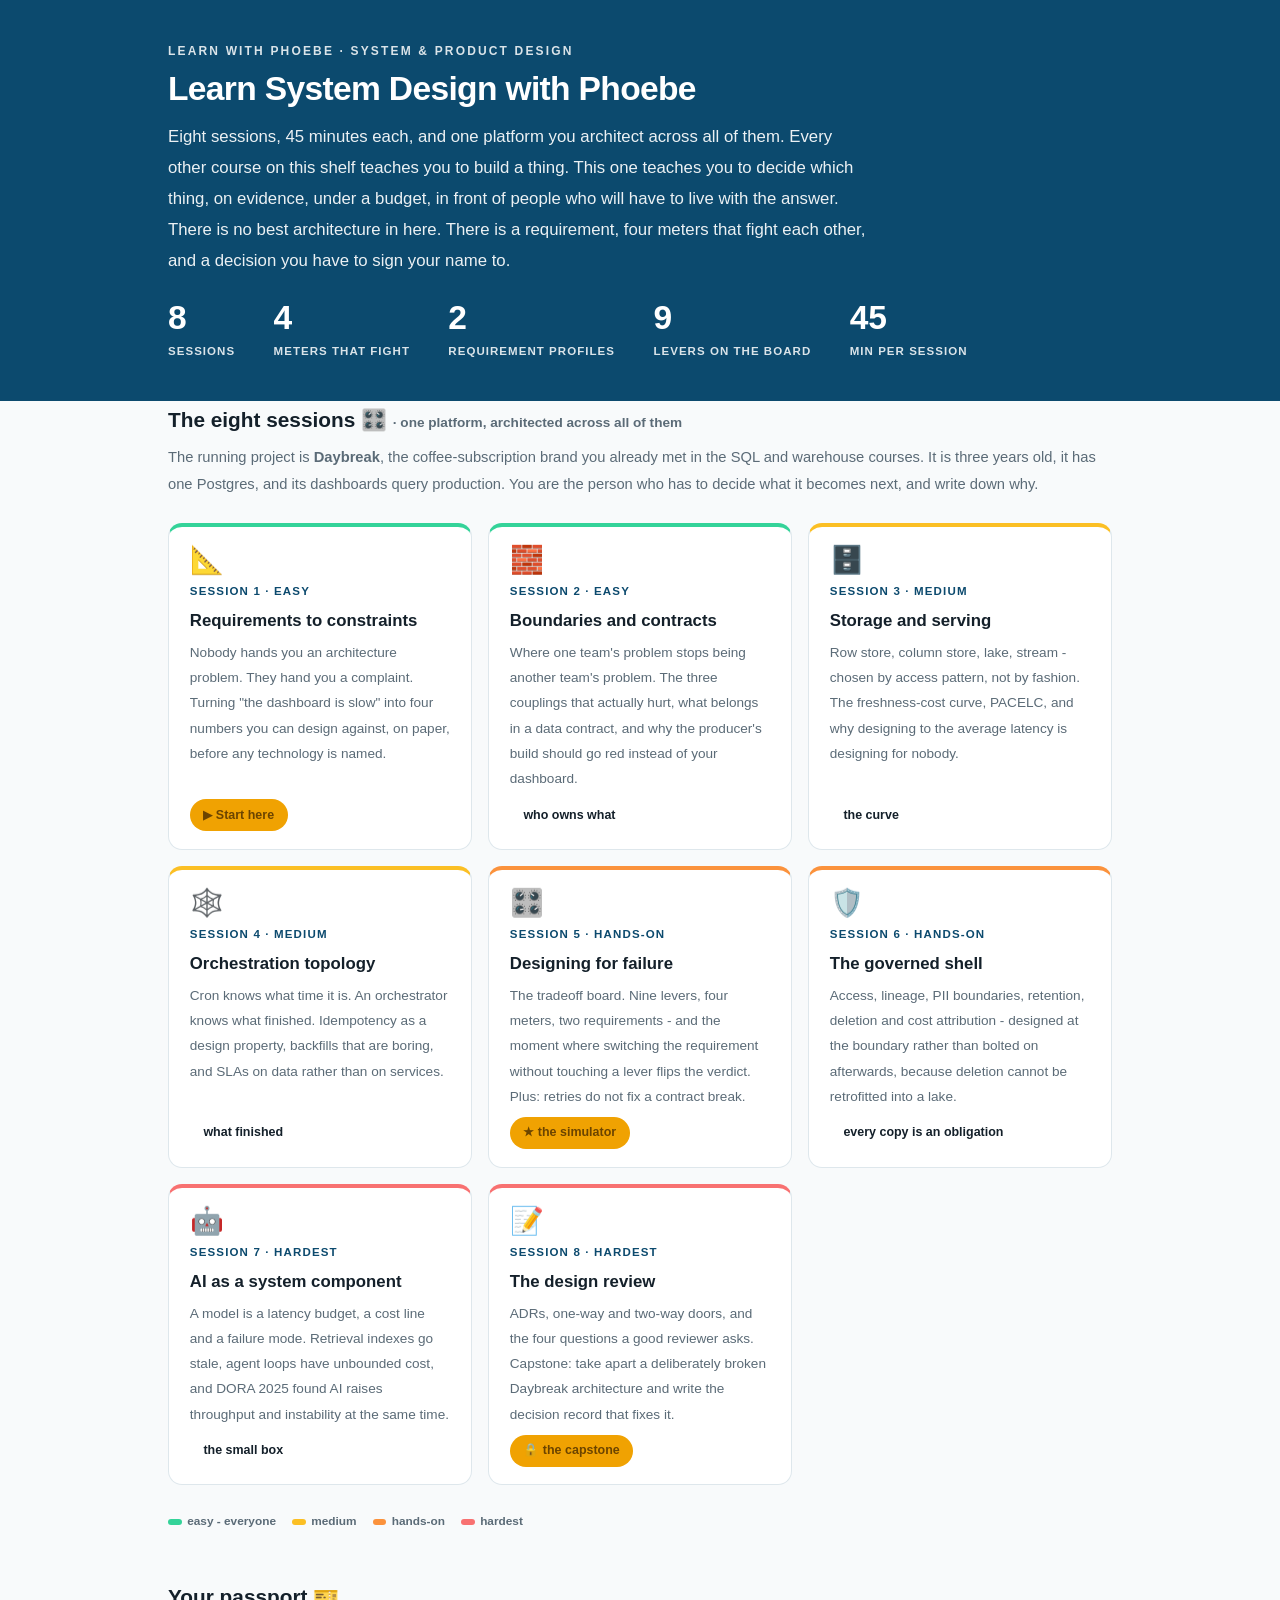
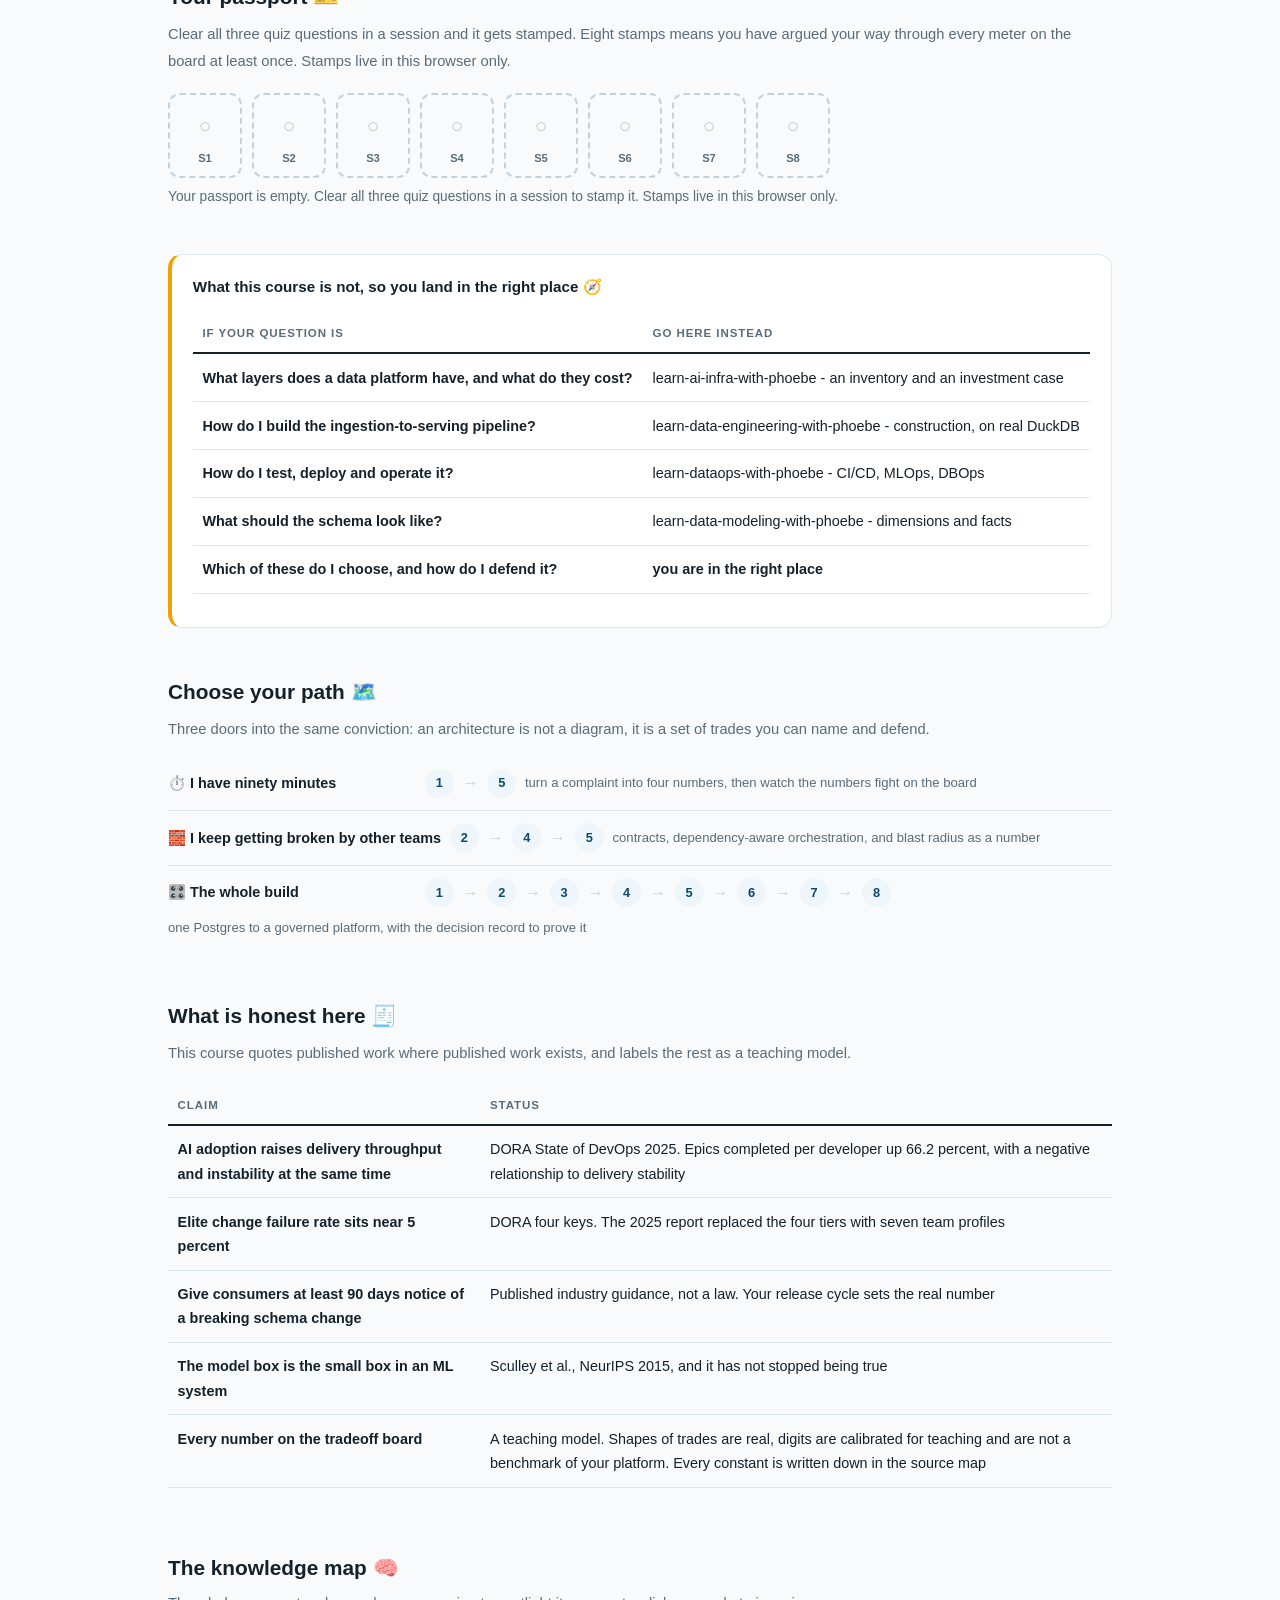
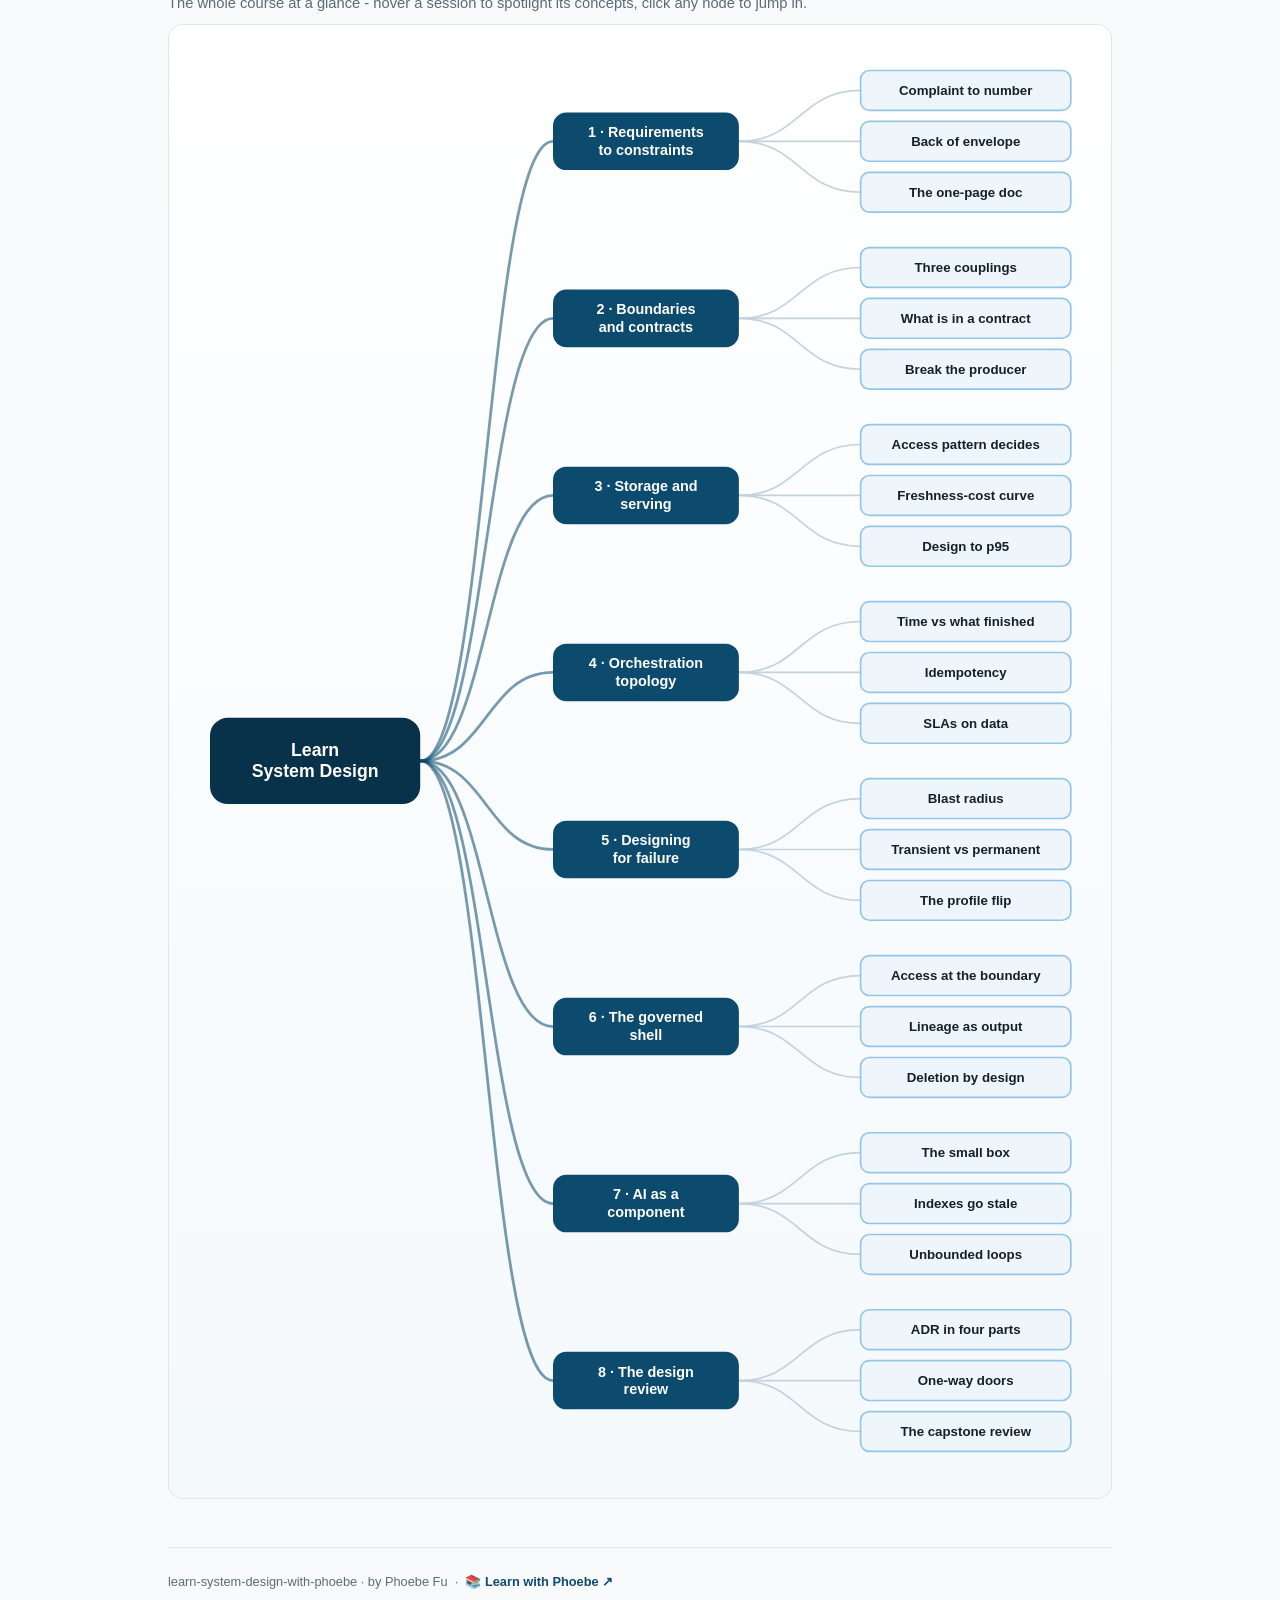
==== commit 4bab4ad2: "Landing page: remove the internal source-map path from the footer The landing page is the course's p" ====
--- a/index.html
+++ b/index.html
@@ -242,7 +242,6 @@
 
   <footer class="pagefoot">
     <span>learn-system-design-with-phoebe · by Phoebe Fu &nbsp;·&nbsp; 📚 <a href="https://phoebefu6.github.io/learn-with-phoebe/">Learn with Phoebe ↗</a></span>
-    <span>Source map with every URL: <span class="mono">materials/official-course-map.md</span></span>
   </footer>
 
 </main>
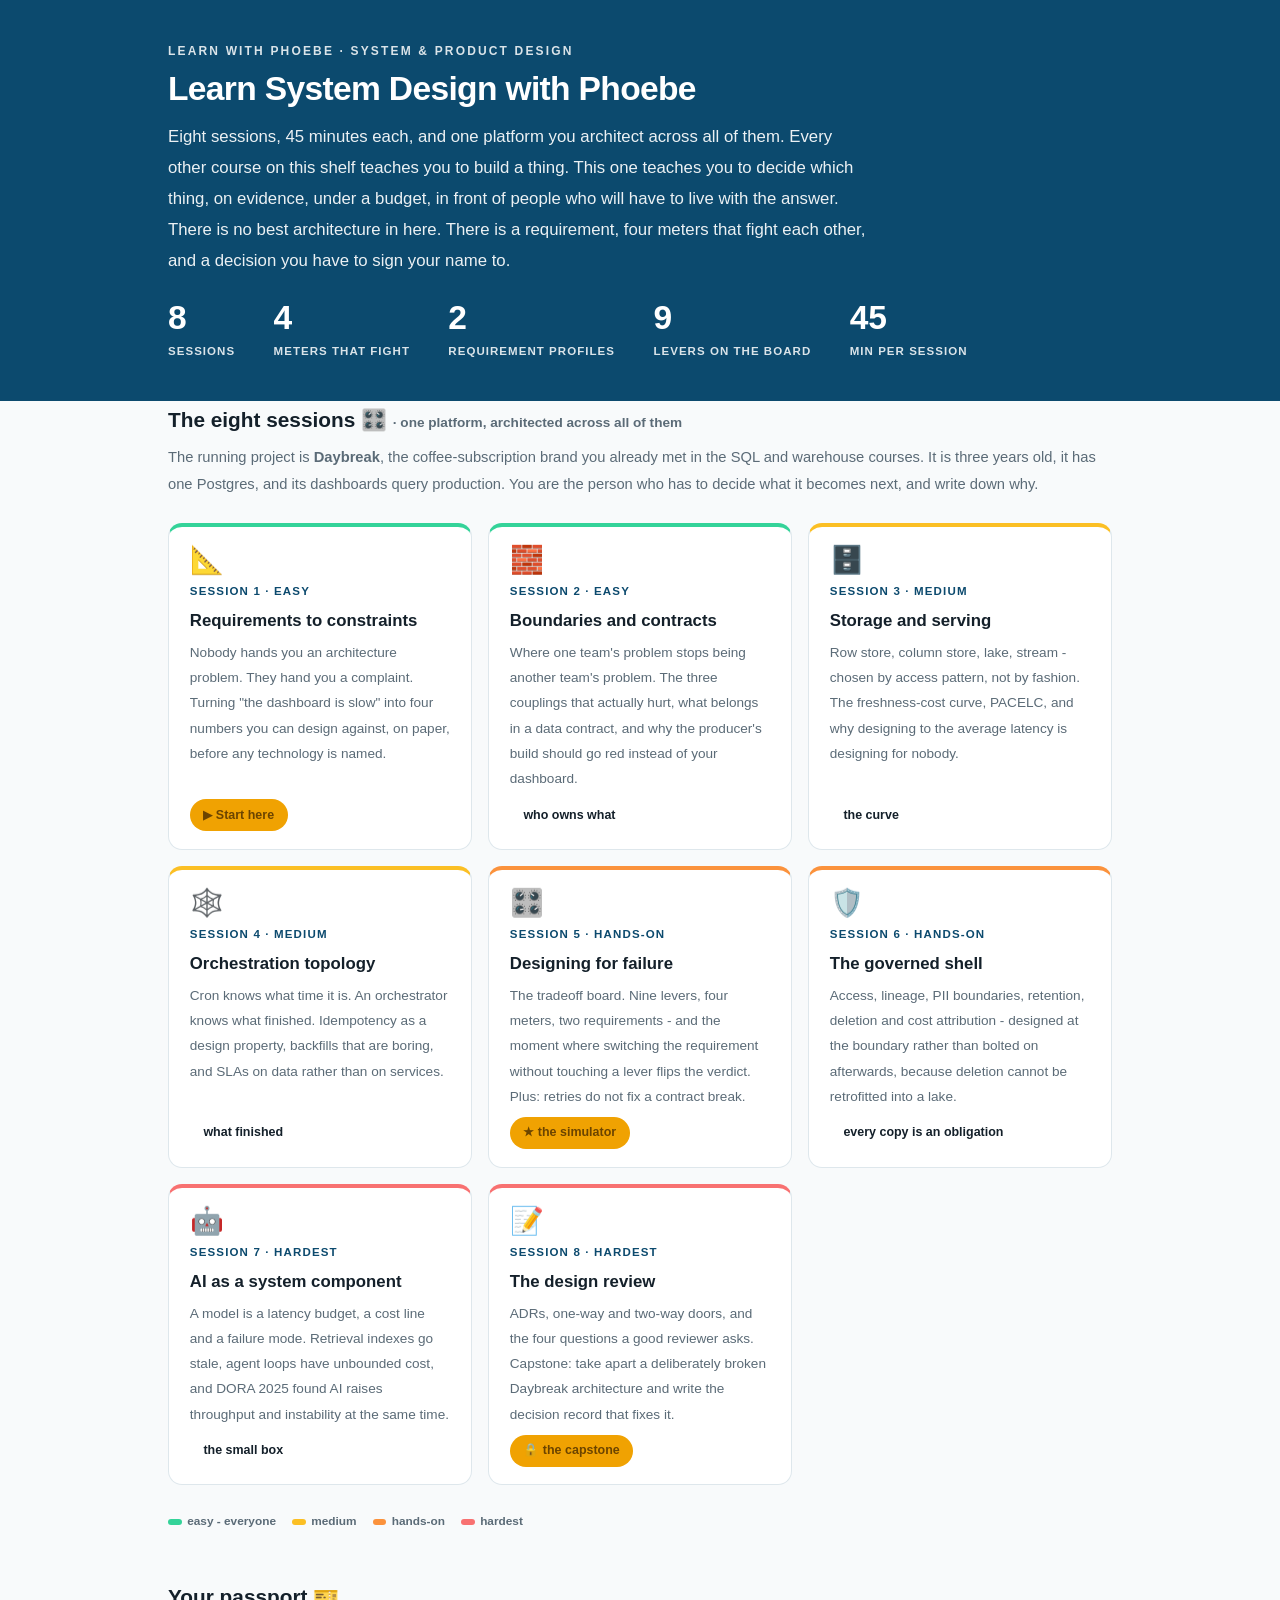
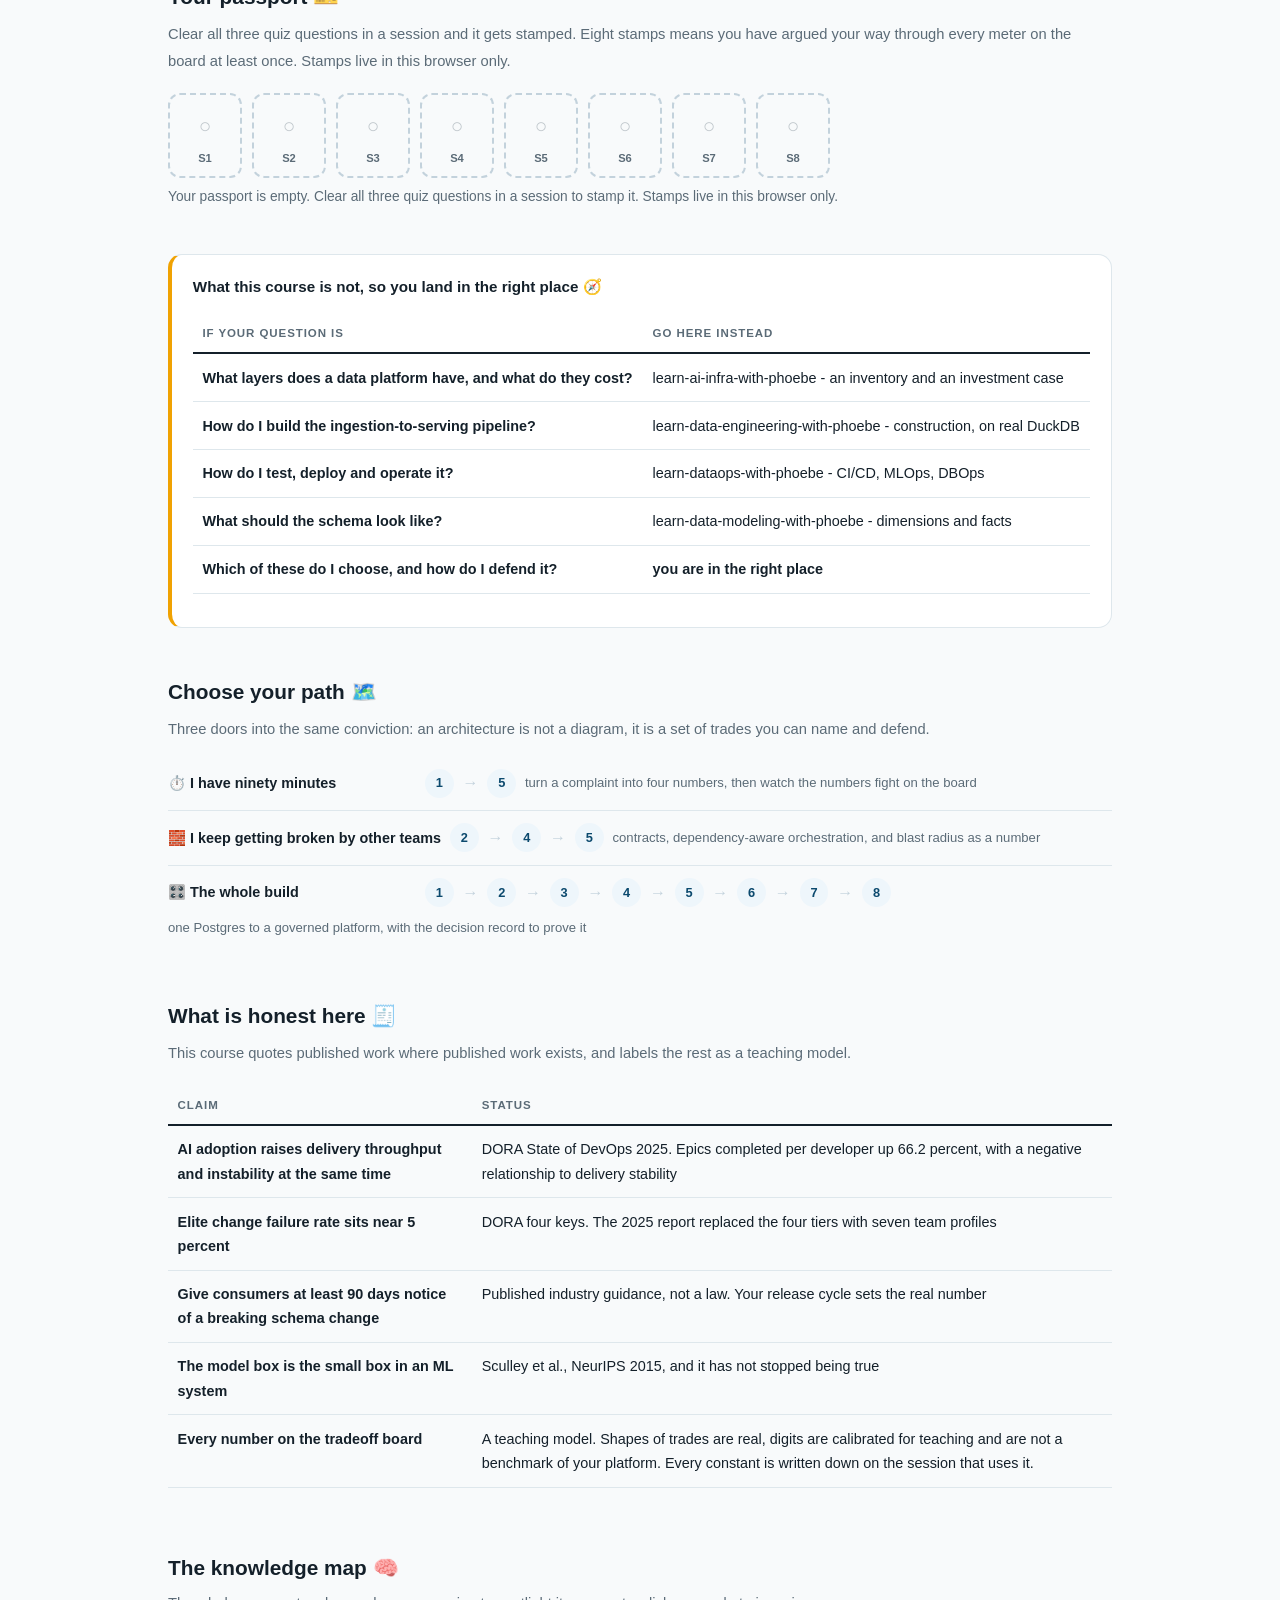
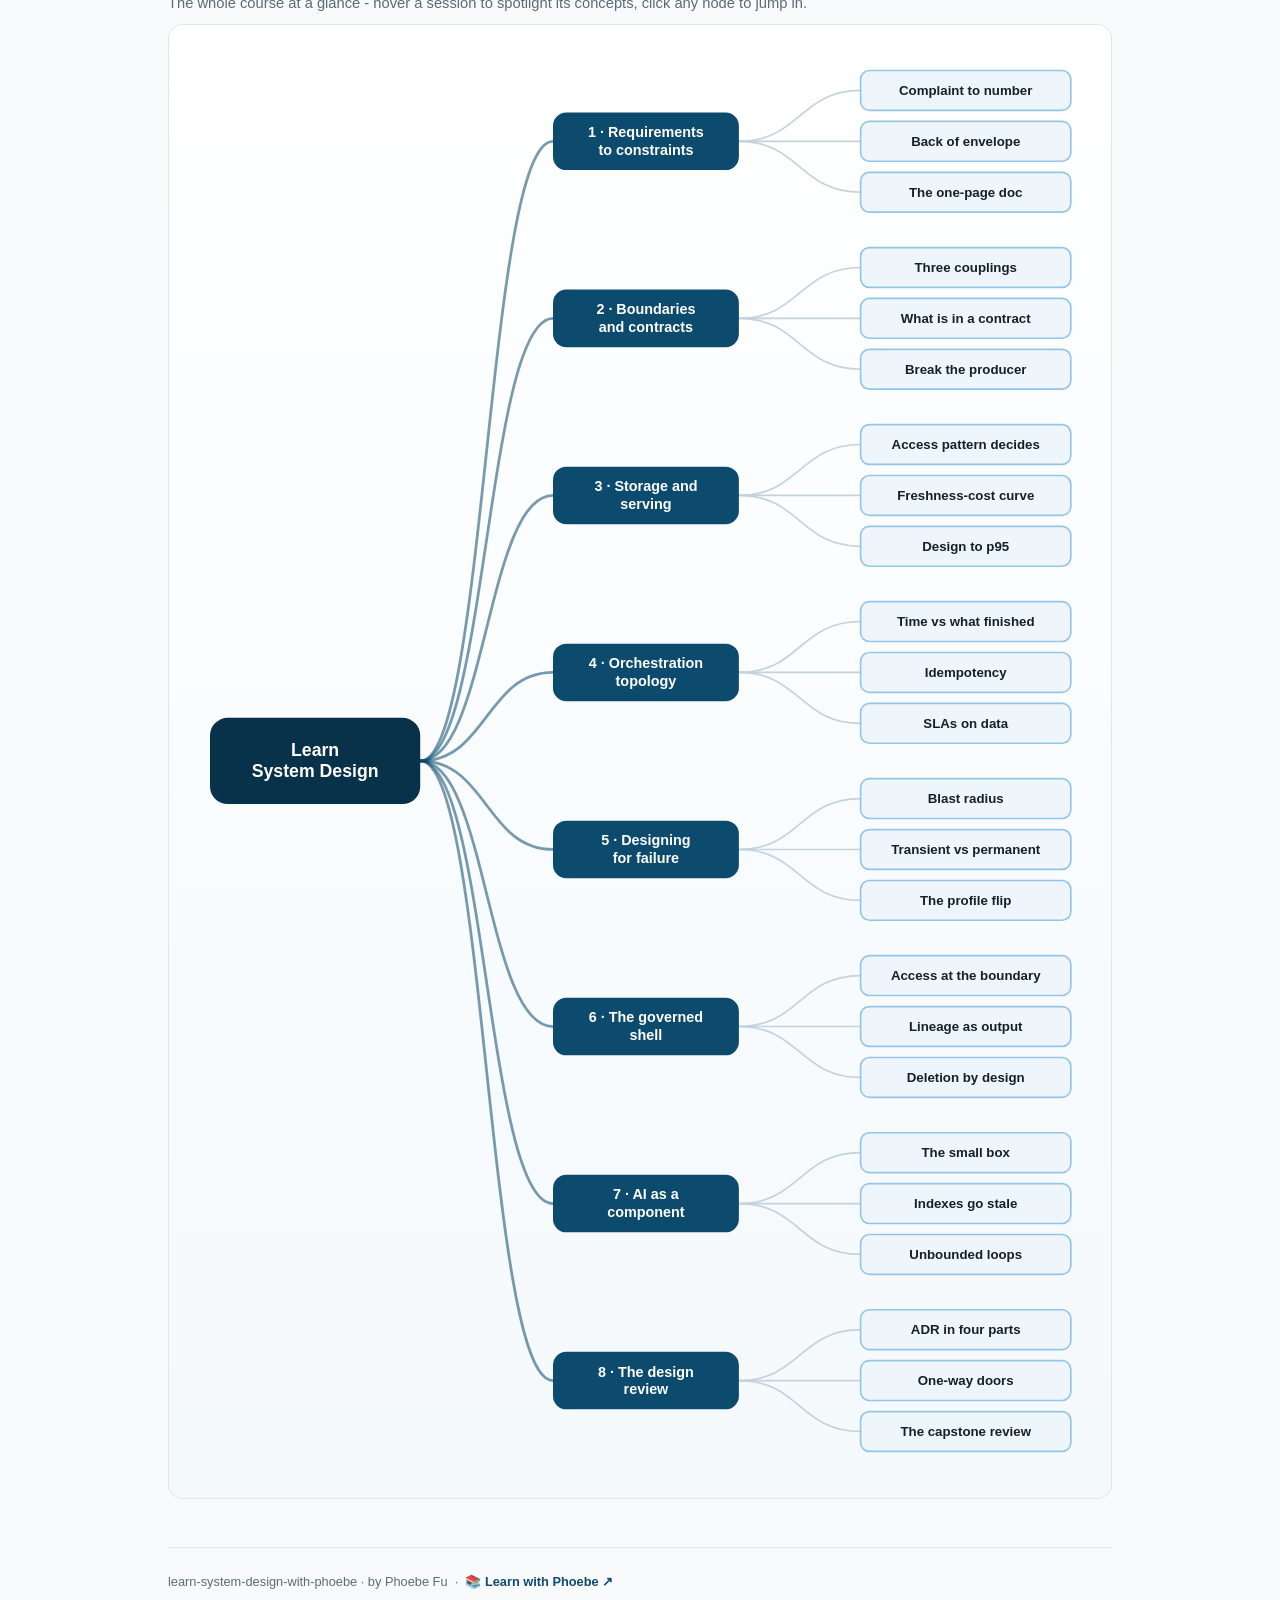
==== commit 2b8d0bb6: "Landing page: drop the reference to the internal source map The course map is a build artefact. Poin" ====
--- a/index.html
+++ b/index.html
@@ -230,7 +230,7 @@
       <tr><td>Elite change failure rate sits near 5 percent</td><td>DORA four keys. The 2025 report replaced the four tiers with seven team profiles</td></tr>
       <tr><td>Give consumers at least 90 days notice of a breaking schema change</td><td>Published industry guidance, not a law. Your release cycle sets the real number</td></tr>
       <tr><td>The model box is the small box in an ML system</td><td>Sculley et al., NeurIPS 2015, and it has not stopped being true</td></tr>
-      <tr><td>Every number on the tradeoff board</td><td>A teaching model. Shapes of trades are real, digits are calibrated for teaching and are not a benchmark of your platform. Every constant is written down in the source map</td></tr>
+      <tr><td>Every number on the tradeoff board</td><td>A teaching model. Shapes of trades are real, digits are calibrated for teaching and are not a benchmark of your platform. Every constant is written down on the session that uses it.</td></tr>
     </table>
   </section>
 
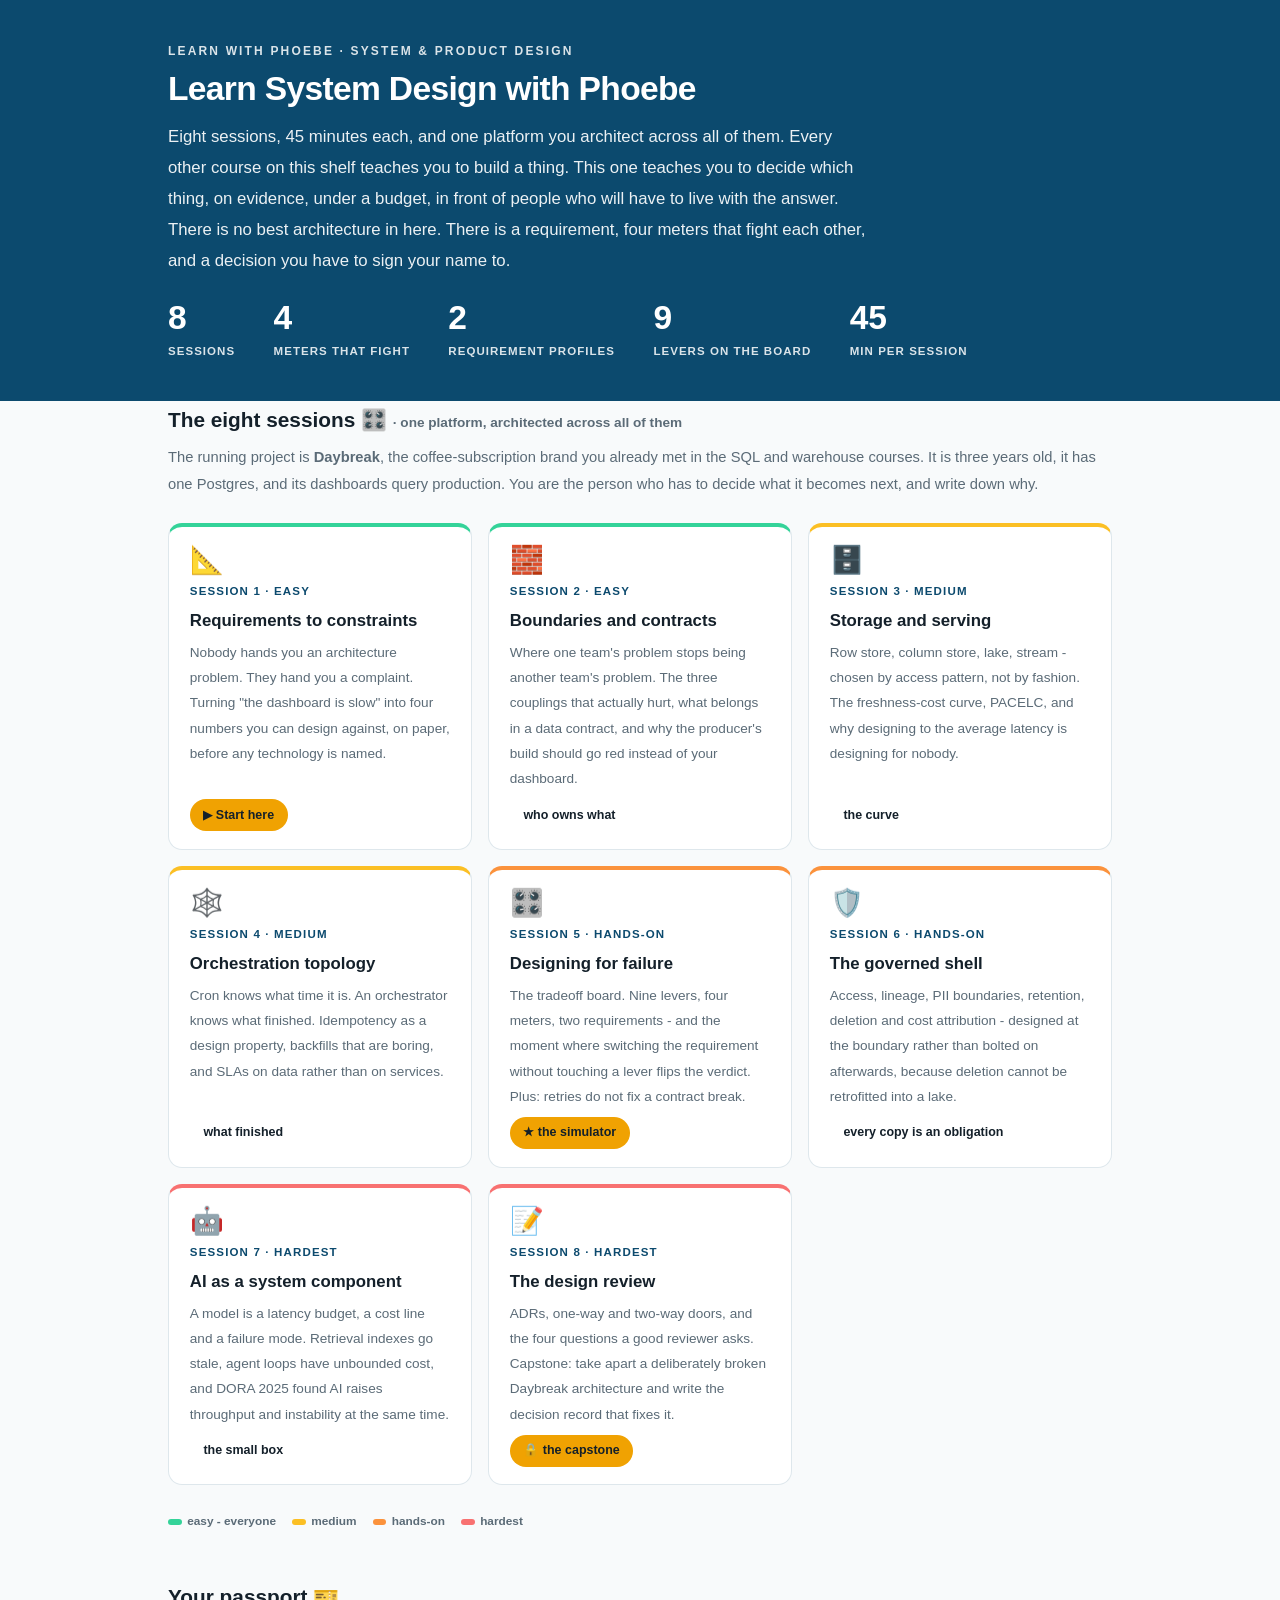
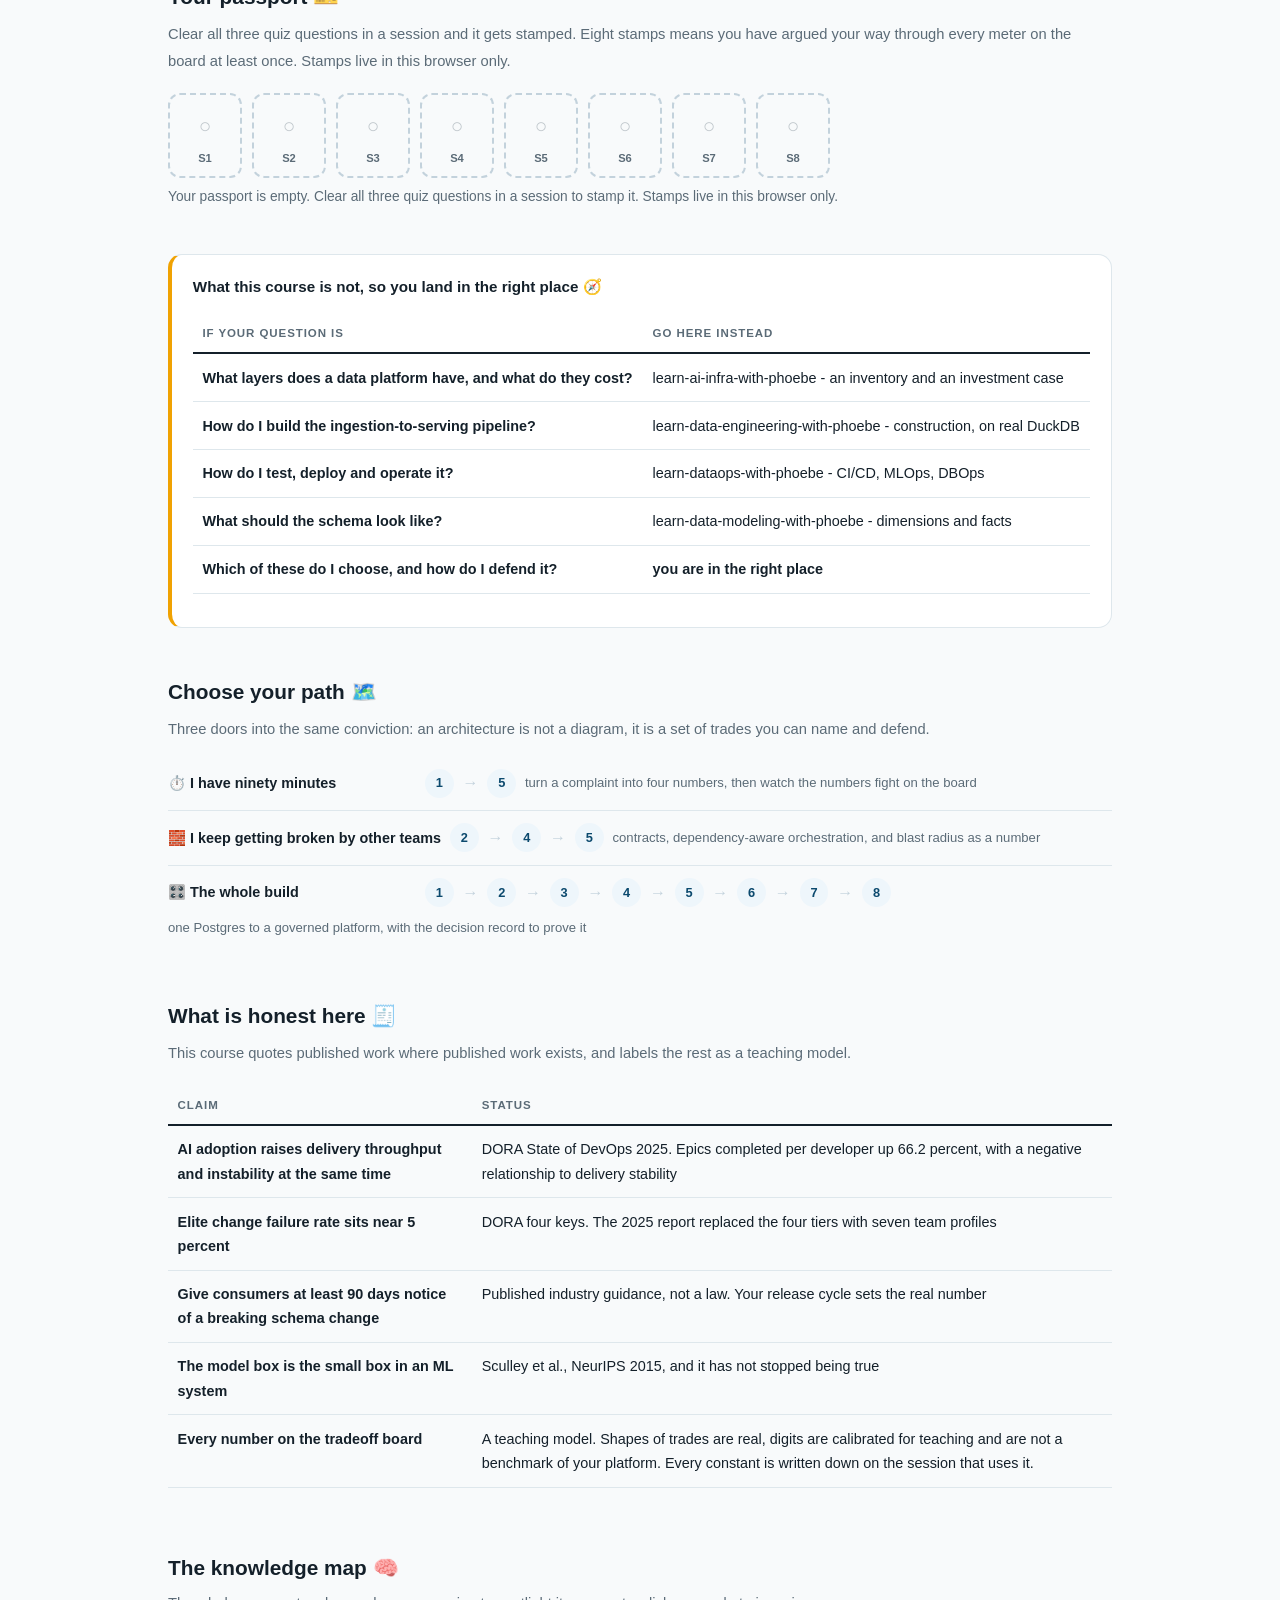
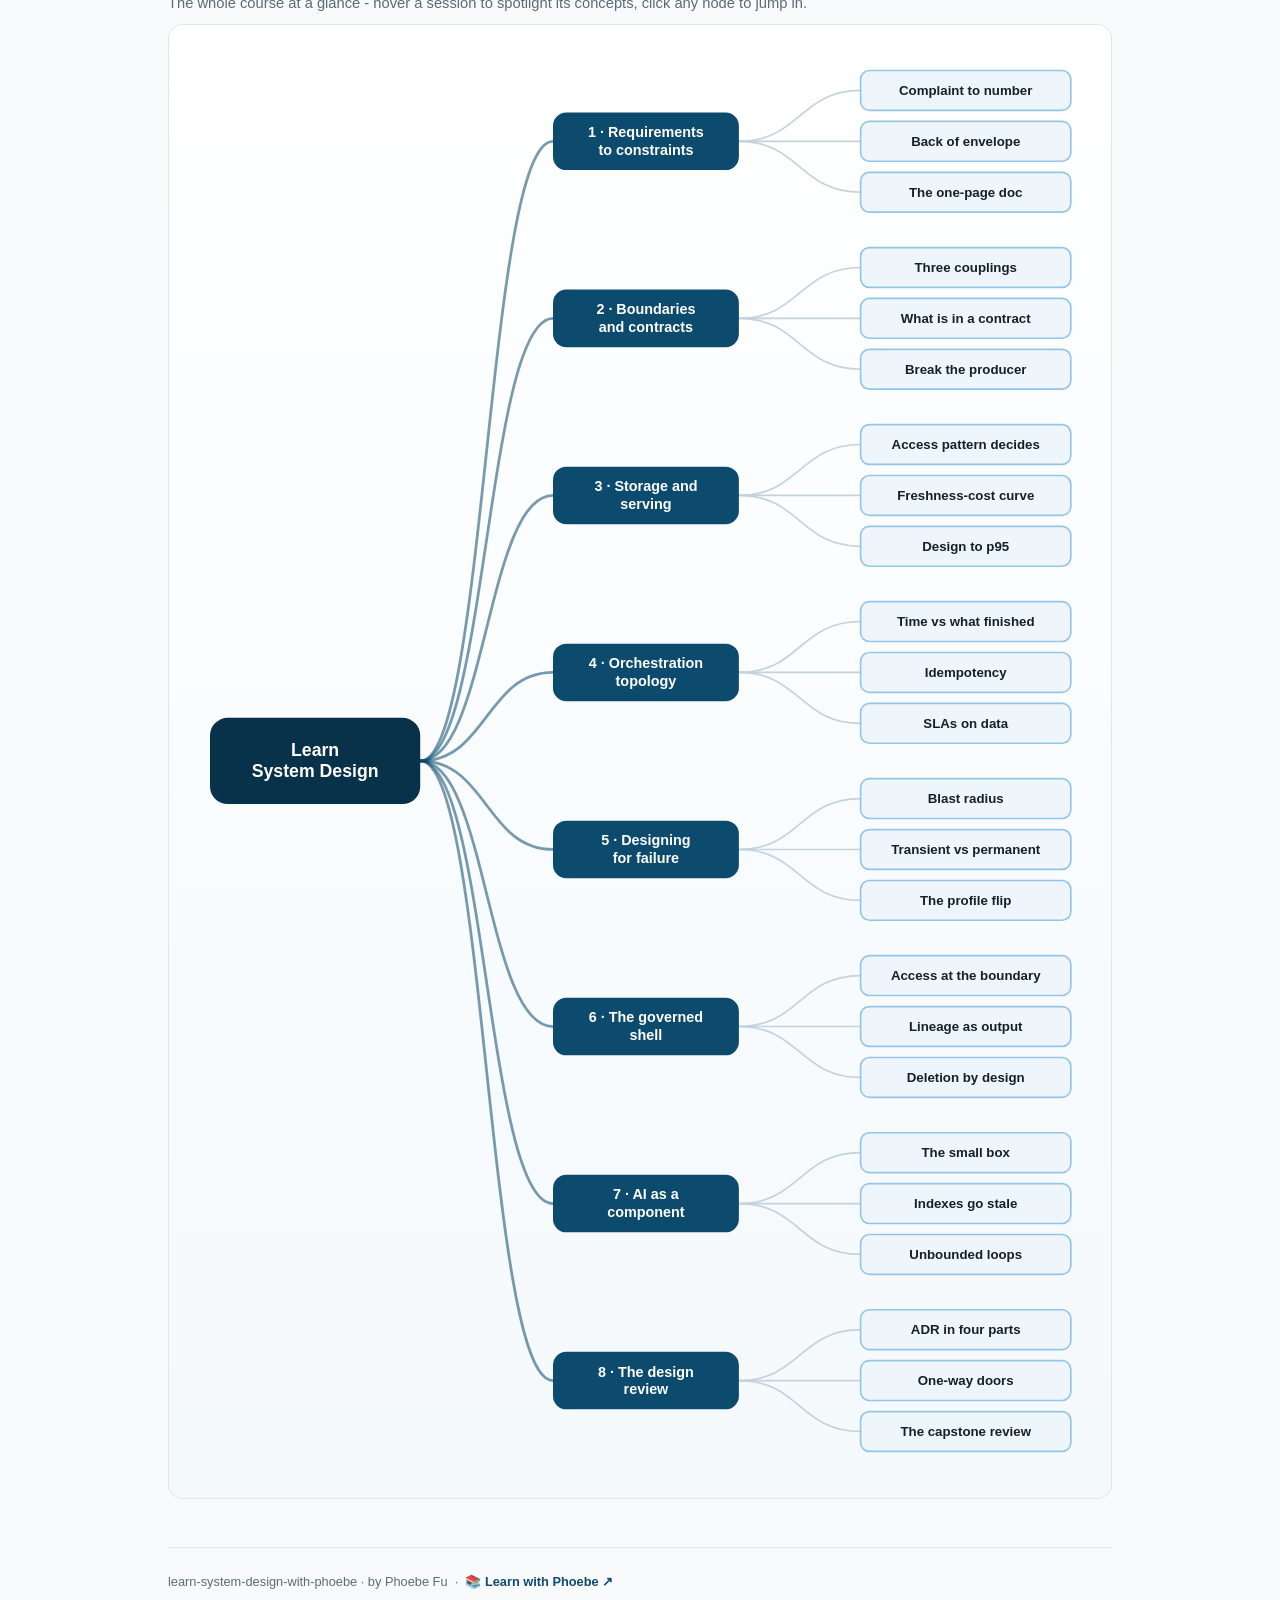
==== commit 645841ce: "Fix unreadable pills and labels: the course's own ink on the amber fill The "Real world" pill, build" ====
--- a/index.html
+++ b/index.html
@@ -19,7 +19,7 @@
 <meta name="twitter:image" content="https://phoebefu6.github.io/learn-system-design-with-phoebe/assets/og-cover.png">
 <!-- social:end -->
 <title>Learn System Design with Phoebe</title>
-<link rel="stylesheet" href="assets/style.css?v=3">
+<link rel="stylesheet" href="assets/style.css?v=6">
 <style>
 
   .stats-row { display: flex; gap: 2.4rem; margin-top: 1.5rem; flex-wrap: wrap; }
--- a/assets/style.css
+++ b/assets/style.css
@@ -113,8 +113,9 @@
   border-bottom: 1px solid var(--hairline);
   padding: .55rem 0;
 }
-.toolbar .wrap { display: flex; align-items: center; gap: .6rem; }
-.toolbar .crumb { font-size: .8rem; color: var(--muted); font-weight: 600; margin-right: auto; }
+.toolbar .wrap { display: flex; align-items: center; gap: .5rem; flex-wrap: nowrap; }
+.toolbar .crumb { font-size: .8rem; color: var(--muted); font-weight: 600; margin-right: auto; min-width: 0; white-space: nowrap; overflow: hidden; text-overflow: ellipsis; }
+.toolbar .btn { white-space: nowrap; flex: none; padding: .38rem .8rem; font-size: .78rem; line-height: 1.2; }
 .toolbar .crumb a { color: var(--indigo); text-decoration: none; }
 .btn {
   border: 1px solid var(--hairline);
@@ -234,7 +235,7 @@
 .pill.solid { background: var(--indigo); color: #fff; }
 .pill.light { background: var(--indigo-50); color: var(--indigo); }
 .pill.inkpill { background: var(--ink); color: #fff; }
-.pill.amber, .pill.peach { background: var(--amber); color: var(--amber-ink); }
+.pill.amber, .pill.peach { background: var(--amber); color: var(--ink); }
 .pill.bare { color: var(--faint); }
 
 /* ---------- 4D grid ---------- */
@@ -292,7 +293,7 @@
   padding: .15rem .7rem;
 }
 .prompt-box.bad .label { background: var(--faint); color: var(--ink); }
-.prompt-box.good .label { background: var(--amber); color: var(--amber-ink); }
+.prompt-box.good .label { background: var(--amber); color: var(--ink); }
 .copy-btn {
   position: absolute;
   top: .7rem;
@@ -309,16 +310,20 @@
   transition: background .15s ease;
 }
 .copy-btn:hover { background: rgba(255,255,255,.22); }
-.copy-btn.copied { background: var(--amber); border-color: var(--amber); color: var(--amber-ink); }
+.copy-btn.copied { background: var(--amber); border-color: var(--amber); color: var(--ink); }
 
 /* ---------- demo steps ---------- */
 .steps { counter-reset: step; margin: .6rem 0 1rem; }
 .step {
-  display: flex;
-  gap: .9rem;
+  display: grid;
+  grid-template-columns: max-content minmax(0, 1fr);
+  column-gap: .9rem;
+  row-gap: .2rem;
   padding: .85rem 0;
   border-bottom: .5px solid var(--hairline);
 }
+.step > * { grid-column: 2; min-width: 0; }
+.step > .prompt-box { margin: .8rem 0 .4rem; }
 .step:last-child { border-bottom: none; }
 .step::before {
   counter-increment: step;
@@ -357,7 +362,7 @@
 .callout.example .ex-pill {
   display: inline-block;
   background: var(--amber);
-  color: var(--amber-ink);
+  color: var(--ink);
   border-radius: 999px;
   padding: .15rem .7rem;
   font-size: .68rem;
@@ -699,7 +704,7 @@
   font-family: inherit; transition: all .14s ease; white-space: nowrap;
 }
 .sql-btn:hover { background: rgba(255,255,255,.2); }
-.sql-btn.sql-run { background: var(--amber); color: var(--amber-ink); border-color: var(--amber); }
+.sql-btn.sql-run { background: var(--amber); color: var(--ink); border-color: var(--amber); }
 .sql-btn.sql-run:hover { filter: brightness(1.05); }
 .sql-label {
   display: block;
@@ -822,7 +827,10 @@
   /* 44px tap targets */
   details.card summary { min-height: 44px; }
   .qopt { min-height: 44px; display: flex; align-items: center; padding: .7rem .9rem; }
-  .toolbar .btn, .pagefoot a { min-height: 44px; display: inline-flex; align-items: center; }
+  .toolbar .btn, .pagefoot a { min-height: 44px; display: inline-flex; align-items: center; justify-content: center; }
+  .toolbar .crumb, .toolbar #zoom-toggle { display: none; }
+  .toolbar .btn { flex: 1 1 0; padding: .3rem .4rem; font-size: .72rem; }
+  table.clean { display: block; overflow-x: auto; -webkit-overflow-scrolling: touch; }
 }
 
 @media (max-width: 640px) {
@@ -950,7 +958,7 @@
   z-index: 2;
 }
 .hs-pin:hover { transform: translate(-50%, -50%) scale(1.18); }
-.hs-pin.on { background: var(--amber); color: var(--amber-ink); }
+.hs-pin.on { background: var(--amber); color: var(--ink); }
 .hs-pin::before {
   content: ""; position: absolute; inset: -7px; border-radius: 999px;
   border: 2px solid var(--indigo); opacity: 0;
@@ -1096,7 +1104,7 @@
   padding: 4px 11px; border-radius: 999px;
   background: rgba(255,255,255,.15);
 }
-.stakes-read .sk-delta.good { background: var(--amber); color: var(--amber-ink); }
+.stakes-read .sk-delta.good { background: var(--amber); color: var(--ink); }
 .stakes-read .sk-delta.bad { background: #FCA5A5; color: #7f1d1d; }
 
 /* --- 6. scorecard: halfway self-grade ------------------ */
@@ -1132,7 +1140,7 @@
   background: var(--indigo-50); color: var(--indigo-deep);
   border: 1px solid var(--indigo-soft); cursor: default;
 }
-.pp-pill.full { background: var(--amber); color: var(--amber-ink); border-color: var(--amber); }
+.pp-pill.full { background: var(--amber); color: var(--ink); border-color: var(--amber); }
 .pp-strip { display: flex; gap: 10px; flex-wrap: wrap; margin: 18px 0 6px; }
 .pp-stamp {
   display: flex; flex-direction: column; align-items: center; gap: 6px;
@@ -1159,7 +1167,7 @@
   display: inline-block; margin-bottom: 7px;
   font: 800 0.68rem Inter, sans-serif; letter-spacing: .07em;
   text-transform: uppercase; padding: 3px 10px; border-radius: 999px;
-  background: var(--amber); color: var(--amber-ink);
+  background: var(--amber); color: var(--ink);
 }
 
 /* --- mobile floor (desktop is the product) ------------- */
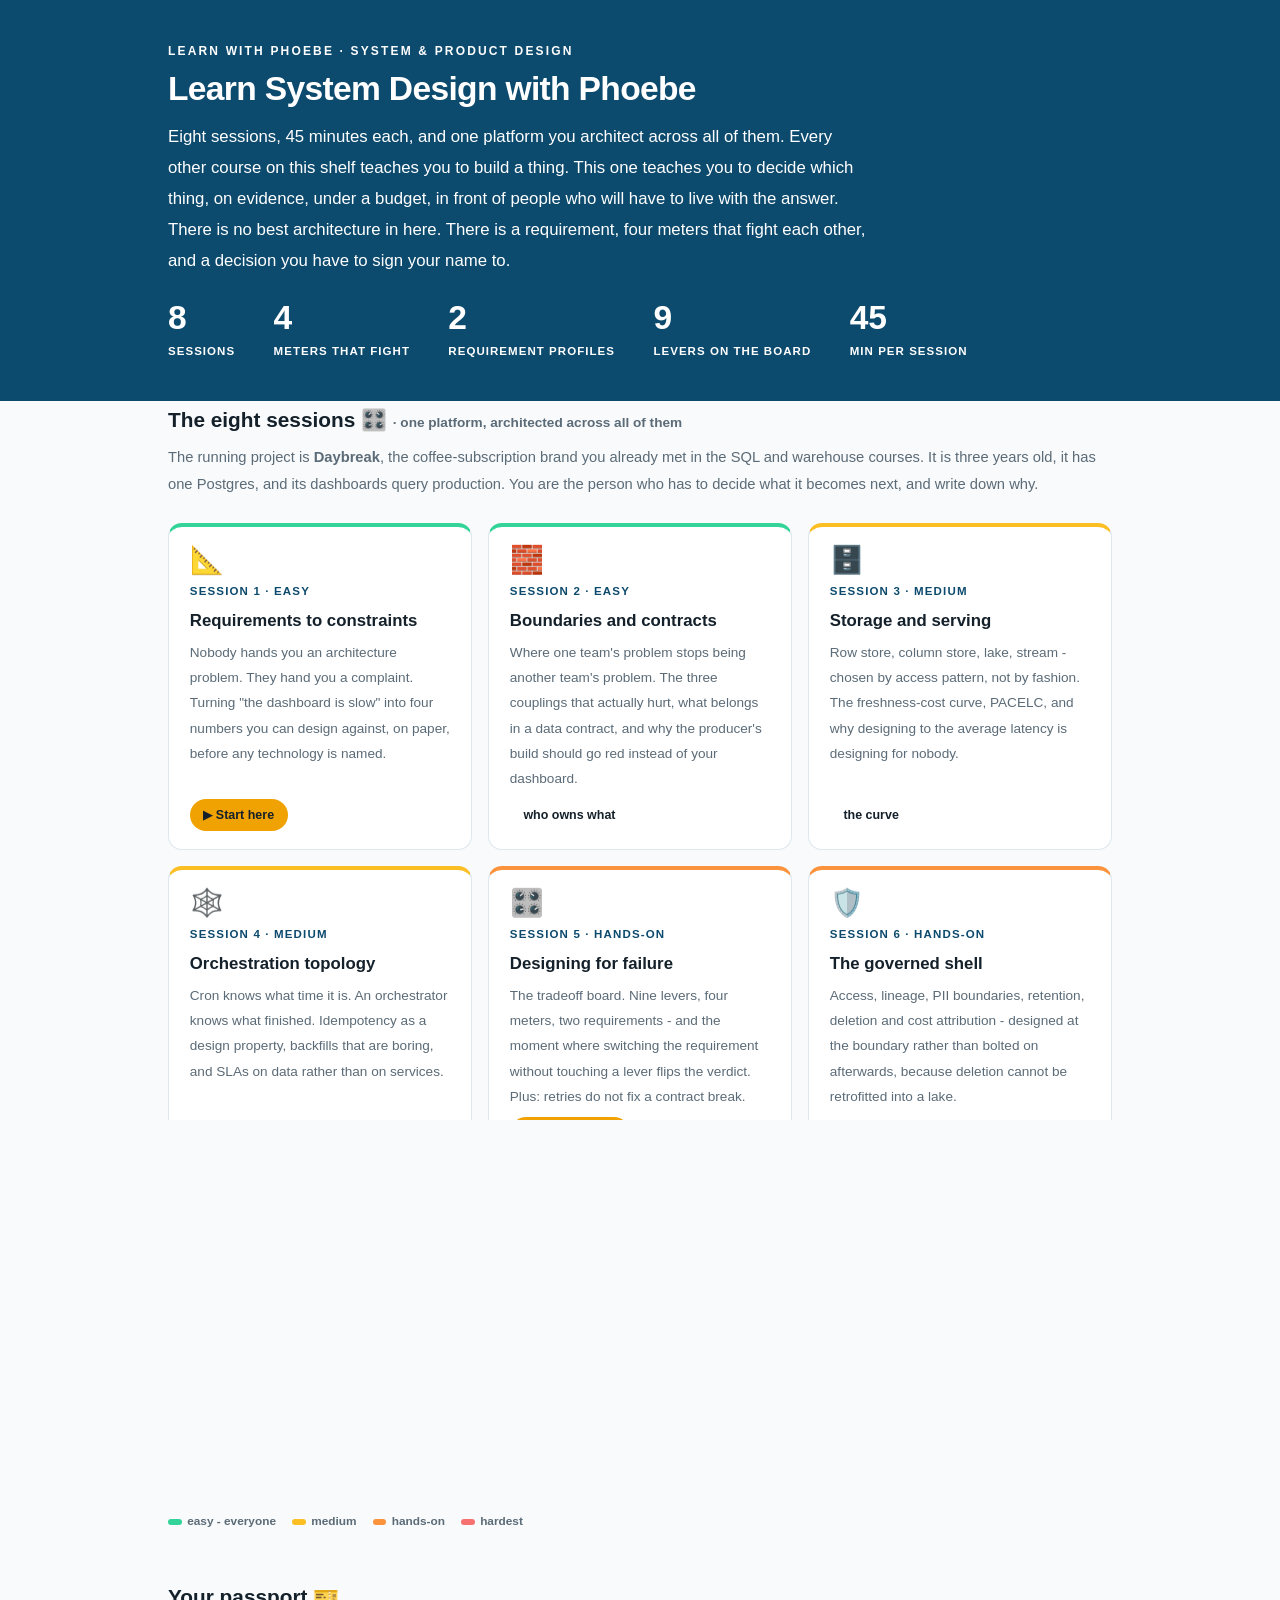
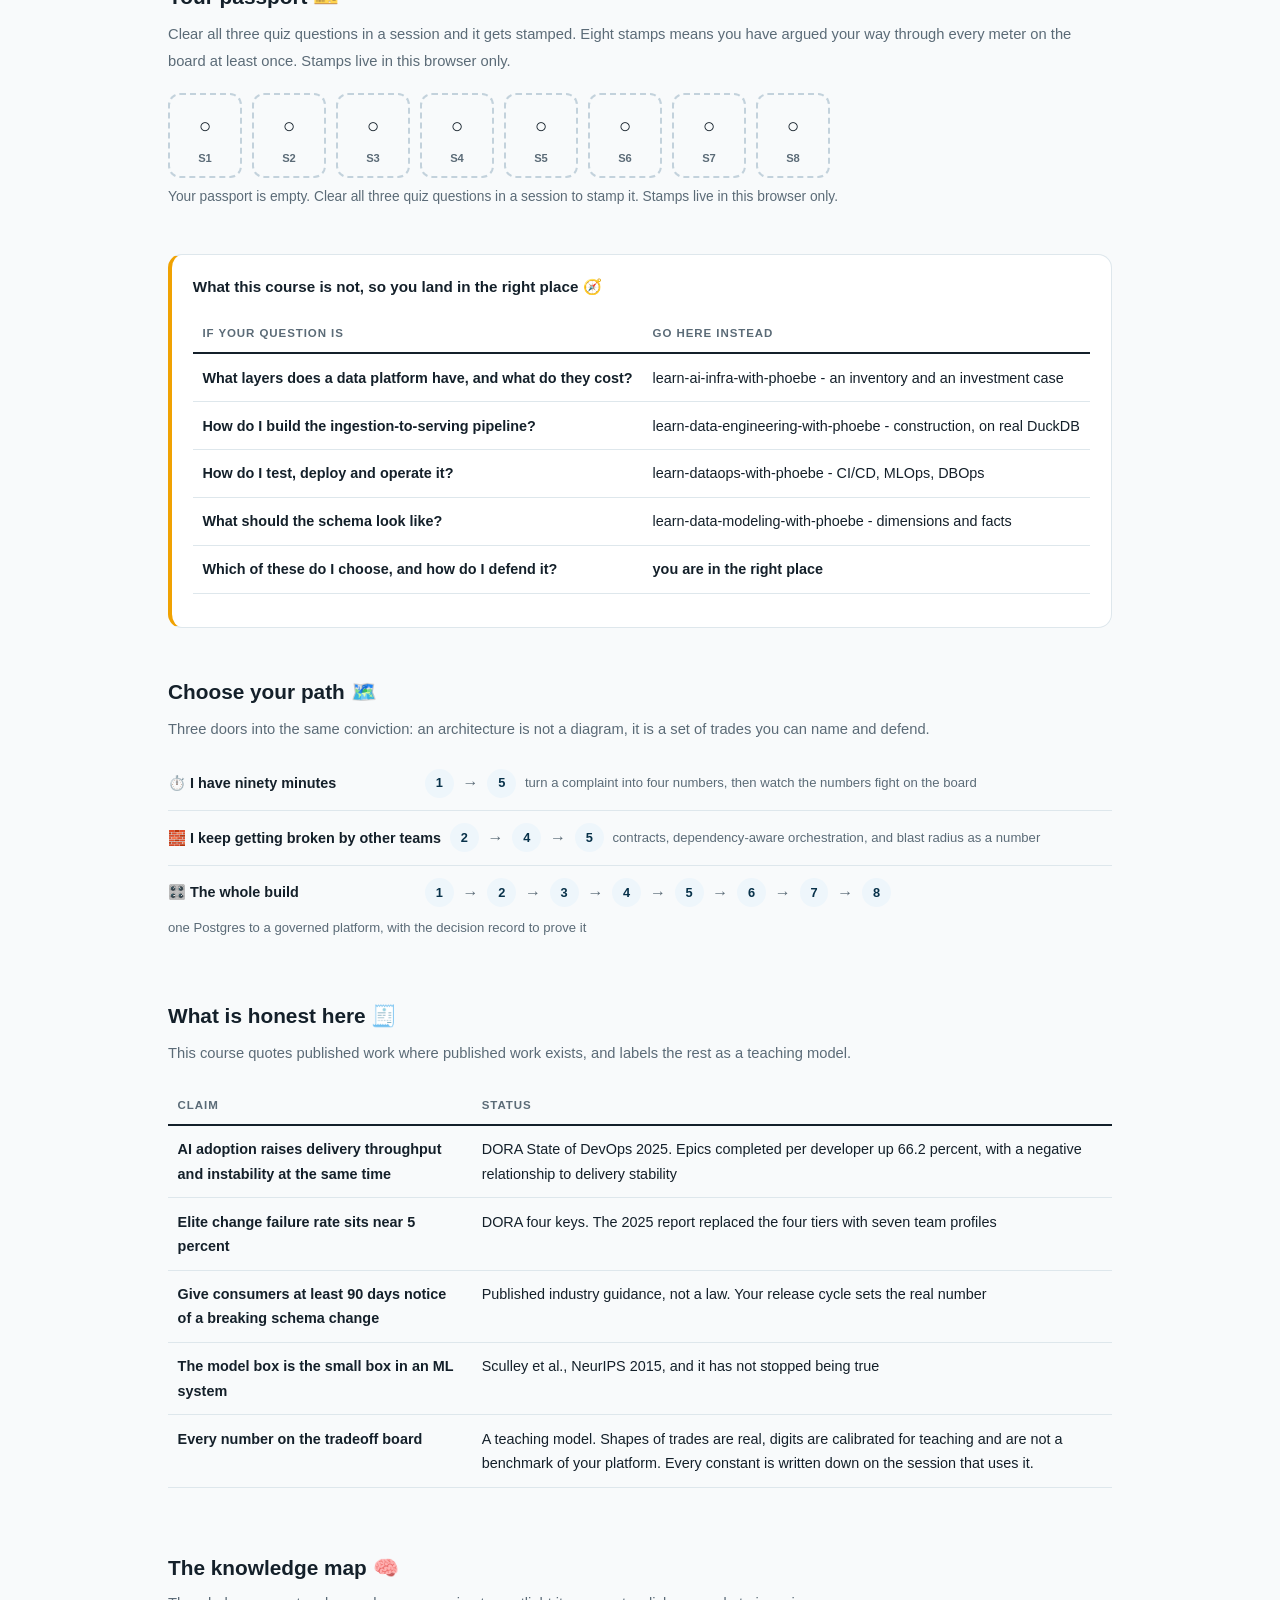
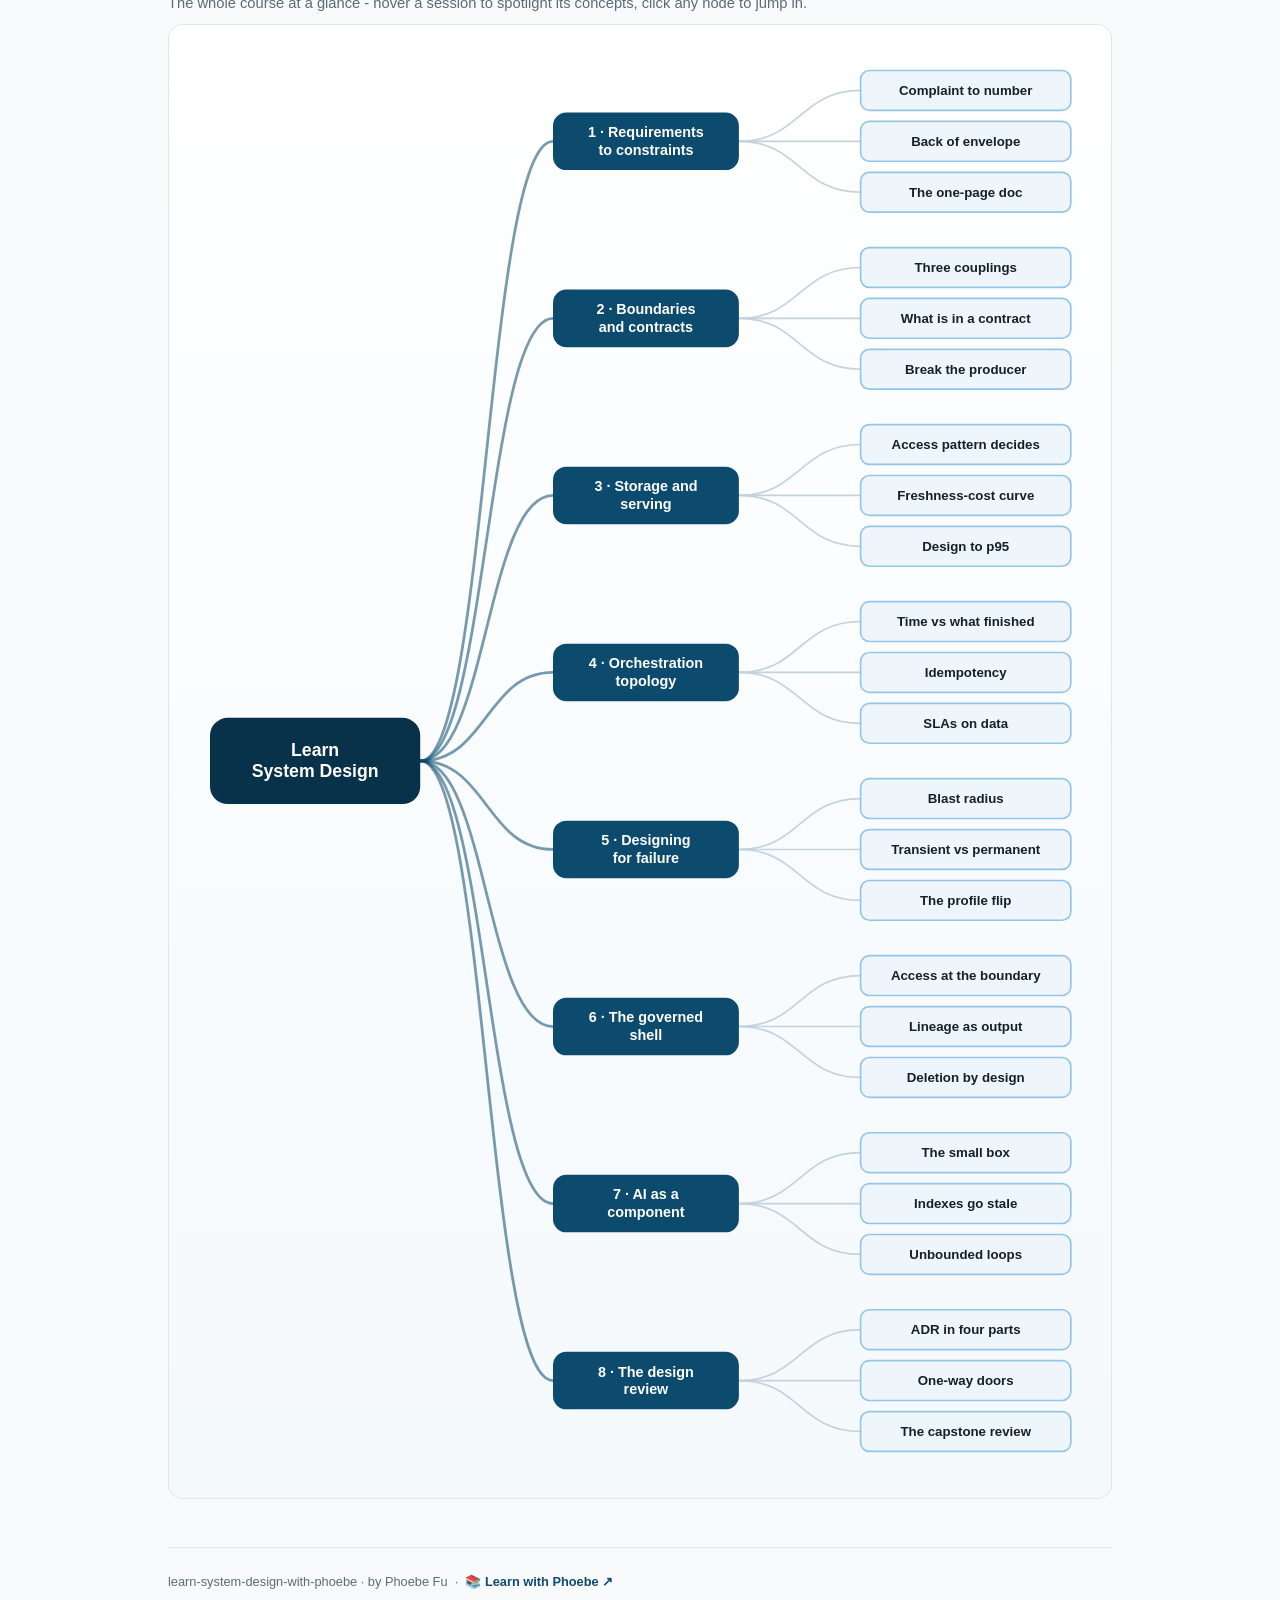
==== commit d2b665ac: "Light surfaces everywhere: lightbox, cheat panel, code boxes; contrast and phone-width fixes Every d" ====
--- a/index.html
+++ b/index.html
@@ -19,12 +19,12 @@
 <meta name="twitter:image" content="https://phoebefu6.github.io/learn-system-design-with-phoebe/assets/og-cover.png">
 <!-- social:end -->
 <title>Learn System Design with Phoebe</title>
-<link rel="stylesheet" href="assets/style.css?v=6">
+<link rel="stylesheet" href="assets/style.css?v=22">
 <style>
 
   .stats-row { display: flex; gap: 2.4rem; margin-top: 1.5rem; flex-wrap: wrap; }
   .stat b { display: block; font-size: 2.1rem; font-weight: 800; line-height: 1.05; font-variant-numeric: tabular-nums; }
-  .stat span { font-size: .72rem; opacity: .85; text-transform: uppercase; letter-spacing: .09em; font-weight: 600; }
+  .stat span { font-size: .72rem; opacity: 1; text-transform: uppercase; letter-spacing: .09em; font-weight: 600; }
 
   .course-grid { display: grid; grid-template-columns: repeat(auto-fit, minmax(17rem, 1fr)); gap: 1rem; margin-top: 1.5rem; }
   .course-card {
@@ -57,9 +57,9 @@
   .path { display: flex; gap: .55rem; align-items: center; padding: .75rem 0; border-bottom: .5px solid var(--hairline); flex-wrap: wrap; }
   .path:last-child { border-bottom: none; }
   .path b { min-width: 15.5rem; font-size: .9rem; }
-  .path .pstep { background: var(--indigo-50); color: var(--indigo); border-radius: 999px; padding: .16rem .68rem; font-weight: 700; font-size: .8rem; text-decoration: none; transition: all .12s ease; }
+  .path .pstep { background: var(--indigo-50); color: var(--indigo-deep); border-radius: 999px; padding: .16rem .68rem; font-weight: 700; font-size: .8rem; text-decoration: none; transition: all .12s ease; }
   .path .pstep:hover { background: var(--indigo); color: #fff; }
-  .path .parr { color: var(--faint); font-weight: 700; }
+  .path .parr { color: var(--muted); font-weight: 700; }
 
   .mm-section { margin-top: 1.6rem; }
   .mm-section h2 { font-size: 1.3rem; font-weight: 800; margin-bottom: .2rem; }
@@ -295,6 +295,6 @@
 };
 </script>
 <script src="assets/mindmap.js?v=3"></script>
-<script src="assets/app.js?v=3"></script>
+<script src="assets/app.js?v=22"></script>
 </body>
 </html>
--- a/assets/style.css
+++ b/assets/style.css
@@ -16,8 +16,8 @@
   --amber-ink: #6B4400;
   --amber-50: #FEF6E4;
   --paper: #F8FAFB;
-  --code-bg: #0E1A22;
-  --code-ink: #DDE9F0;
+  --code-bg: #EEF6FB;
+  --code-ink: #14202A;
   --radius: 14px;
 }
 
@@ -47,7 +47,7 @@
   font-size: .75rem;
   letter-spacing: .18em;
   text-transform: uppercase;
-  opacity: .85;
+  opacity: 1;
   font-weight: 600;
 }
 .masthead h1 {
@@ -58,7 +58,7 @@
   letter-spacing: -.02em;
 }
 .masthead h1 .accent { color: inherit; }
-.masthead .sub { font-size: 1.05rem; opacity: .92; max-width: 44rem; }
+.masthead .sub { font-size: 1.05rem; opacity: 1; max-width: 44rem; }
 
 .chip-row { display: flex; flex-wrap: wrap; gap: .5rem; margin-top: 1.1rem; }
 .chip {
@@ -72,7 +72,7 @@
   white-space: nowrap;
 }
 .chip.level { background: #fff; color: var(--indigo); }
-.chip.audience { background: rgba(255,255,255,.16); color: #fff; border: 1px solid rgba(255,255,255,.35); }
+.chip.audience { background: rgba(255,255,255,.08); color: #fff; border: 1px solid rgba(255,255,255,.35); }
 .chip.time { background: var(--ink); color: #fff; font-variant-numeric: tabular-nums; }
 
 
@@ -236,7 +236,7 @@
 .pill.light { background: var(--indigo-50); color: var(--indigo); }
 .pill.inkpill { background: var(--ink); color: #fff; }
 .pill.amber, .pill.peach { background: var(--amber); color: var(--ink); }
-.pill.bare { color: var(--faint); }
+.pill.bare { color: var(--muted); }
 
 /* ---------- 4D grid ---------- */
 .grid-2 { display: grid; grid-template-columns: repeat(auto-fit, minmax(15rem, 1fr)); gap: .8rem; margin: .5rem 0 1rem; }
@@ -265,10 +265,11 @@
 table.clean td:first-child { font-weight: 600; }
 
 /* ---------- prompt boxes ---------- */
-.prompt-box {
+.prompt-box{
   position: relative;
-  background: var(--code-bg);
-  color: var(--code-ink);
+  background: #EEF6FB;
+  border: 1px solid #DEE7EC;
+  color: #14202A;
   border-radius: var(--radius);
   padding: 1.1rem 1.2rem;
   margin: 1rem 0 1.2rem;
@@ -278,12 +279,12 @@
   white-space: pre-wrap;
   word-break: break-word;
 }
-.prompt-box .label {
+.prompt-box .label{
   position: absolute;
   top: -0.7rem;
   left: 1rem;
-  background: var(--indigo);
-  color: #fff;
+  background: #0C4A6E;
+  color: #FFFFFF;
   font-family: "Inter", -apple-system, sans-serif;
   font-size: .68rem;
   font-weight: 700;
@@ -294,13 +295,13 @@
 }
 .prompt-box.bad .label { background: var(--faint); color: var(--ink); }
 .prompt-box.good .label { background: var(--amber); color: var(--ink); }
-.copy-btn {
+.copy-btn{
   position: absolute;
   top: .7rem;
   right: .7rem;
-  background: rgba(255,255,255,.1);
-  border: 1px solid rgba(255,255,255,.25);
-  color: #fff;
+  background: #FFFFFF;
+  border: 1px solid #DEE7EC;
+  color: #14202A;
   border-radius: 999px;
   padding: .25rem .8rem;
   font-size: .72rem;
@@ -309,7 +310,7 @@
   font-family: "Inter", -apple-system, sans-serif;
   transition: background .15s ease;
 }
-.copy-btn:hover { background: rgba(255,255,255,.22); }
+.copy-btn:hover { background: #DEE7EC; }
 .copy-btn.copied { background: var(--amber); border-color: var(--amber); color: var(--ink); }
 
 /* ---------- demo steps ---------- */
@@ -399,11 +400,11 @@
   gap: .4rem;
 }
 
-.lightbox {
+.lightbox{
   position: fixed;
   inset: 0;
   z-index: 100;
-  background: rgba(20,32,42,.9);
+  background: rgba(248,250,251,.97);
   display: none;
   align-items: center;
   justify-content: center;
@@ -411,8 +412,10 @@
   cursor: zoom-out;
 }
 .lightbox.open { display: flex; }
-.lightbox .inner {
+.lightbox .inner{
   background: #fff;
+  border: 1px solid #DEE7EC;
+  box-shadow: 0 10px 40px rgba(20,32,42,.14);
   border-radius: var(--radius);
   padding: 2rem;
   max-width: 94vw;
@@ -420,13 +423,12 @@
   overflow: auto;
 }
 .lightbox .inner svg, .lightbox .inner img { width: min(88vw, 70rem); height: auto; }
-.lightbox .close-hint {
+.lightbox .close-hint{
   position: fixed;
   top: 1rem; right: 1.4rem;
-  color: #fff;
+  color: #14202A;
   font-size: .8rem;
   font-weight: 600;
-  opacity: .8;
 }
 
 /* ---------- courses covered ---------- */
@@ -445,19 +447,20 @@
 .covered-row .note { margin-left: auto; color: var(--muted); font-size: .78rem; text-align: right; }
 
 /* ---------- cheat sheet footer ---------- */
-.cheat {
-  background: var(--ink);
-  color: #fff;
+.cheat{
+  background: #EEF6FB;
+  border: 1px solid #DEE7EC;
+  color: #14202A;
   border-radius: var(--radius);
   padding: 1.6rem 1.6rem 1.3rem;
   margin-top: 3rem;
 }
 .cheat h3 { font-size: 1.1rem; margin-bottom: 1rem; }
-.cheat h3 span { color: var(--indigo-soft); }
+.cheat h3 span { color: #0C4A6E; }
 .cheat .grid-2 { gap: 1rem; }
 .cheat .cheat-item { border-left: 3px solid var(--indigo-mid); padding-left: .8rem; }
-.cheat .cheat-item b { display: block; font-size: .85rem; color: var(--indigo-soft); }
-.cheat .cheat-item span { font-size: .82rem; opacity: .85; }
+.cheat .cheat-item b { display: block; font-size: .85rem; color: #08324A; }
+.cheat .cheat-item span { font-size: .82rem; color: #5B6B77; }
 
 footer.pagefoot {
   border-top: 1px solid var(--hairline);
@@ -552,7 +555,7 @@
   margin-top: 1.1rem;
   flex-wrap: wrap;
 }
-.journey .jlabel { font-size: .7rem; font-weight: 700; text-transform: uppercase; letter-spacing: .09em; opacity: .8; margin-right: .3rem; }
+.journey .jlabel { font-size: .7rem; font-weight: 700; text-transform: uppercase; letter-spacing: .09em; opacity: 1; margin-right: .3rem; }
 .journey a {
   width: 1.7rem; height: 1.7rem;
   border-radius: 999px;
@@ -1150,7 +1153,7 @@
   transition: all .18s ease;
 }
 .pp-stamp:hover { border-color: var(--indigo-soft); }
-.pp-stamp i { font-size: 1.3rem; font-style: normal; opacity: .35; }
+.pp-stamp i { font-size: 1.3rem; font-style: normal; opacity: 1; }
 .pp-stamp b { font: 800 0.7rem Inter, sans-serif; }
 .pp-stamp.got {
   border-style: solid; border-color: var(--indigo);
@@ -1182,3 +1185,27 @@
   .pp-stamp { width: 62px; }
 }
 
+/* layout-patch-3: phone-width overflow (2026-10-10) */
+.sql-bar { flex-wrap: wrap; }
+@media (max-width: 480px) {
+  .covered-row { flex-wrap: wrap; }
+  .covered-row .note { margin-left: 0; text-align: left; flex-basis: 100%; }
+  details.card summary { flex-wrap: wrap; }
+  details.card summary .mini { white-space: normal; }
+  .wk, .sqlbox, .prompt-box, pre { max-width: 100%; overflow-x: auto; }
+  .mono, code, strong, .note { overflow-wrap: anywhere; }
+  select, input[type=range], label { max-width: 100%; }
+  canvas, svg, img { max-width: 100%; height: auto; }
+  .tree-kids, .tree-node-wrap, .tree-node, .rb-night, .al-row, .gd-field, .tl-row, .sl-row { max-width: 100%; overflow-x: auto; }
+  .tl-cols, .sl-cols, .bb-cols, .ev-cols, [class$="-cols"] { grid-template-columns: 1fr !important; display: grid; }
+  .tl-cols > *, .sl-cols > *, [class$="-cols"] > * { min-width: 0; max-width: 100%; }
+  .mono { white-space: normal; }
+  .er-w, .bb-lab, .tl-lev, .sl-lev { max-width: 100%; white-space: normal; }
+}
+/* contrast-patch-2b */
+.cheat a { color: var(--indigo-deep, var(--ink)); }
+.chip.audience { background: transparent; border-color: rgba(255,255,255,.55); }
+.masthead a, .masthead .sub a { color: #fff; text-decoration: underline; text-underline-offset: 2px; }
+.prompt-box b, .prompt-box strong { color: var(--indigo-deep, var(--ink)); }
+.prompt-box span, .prompt-box em, .prompt-box i { color: inherit; }
+.pp-stamp i { color: var(--ink); }
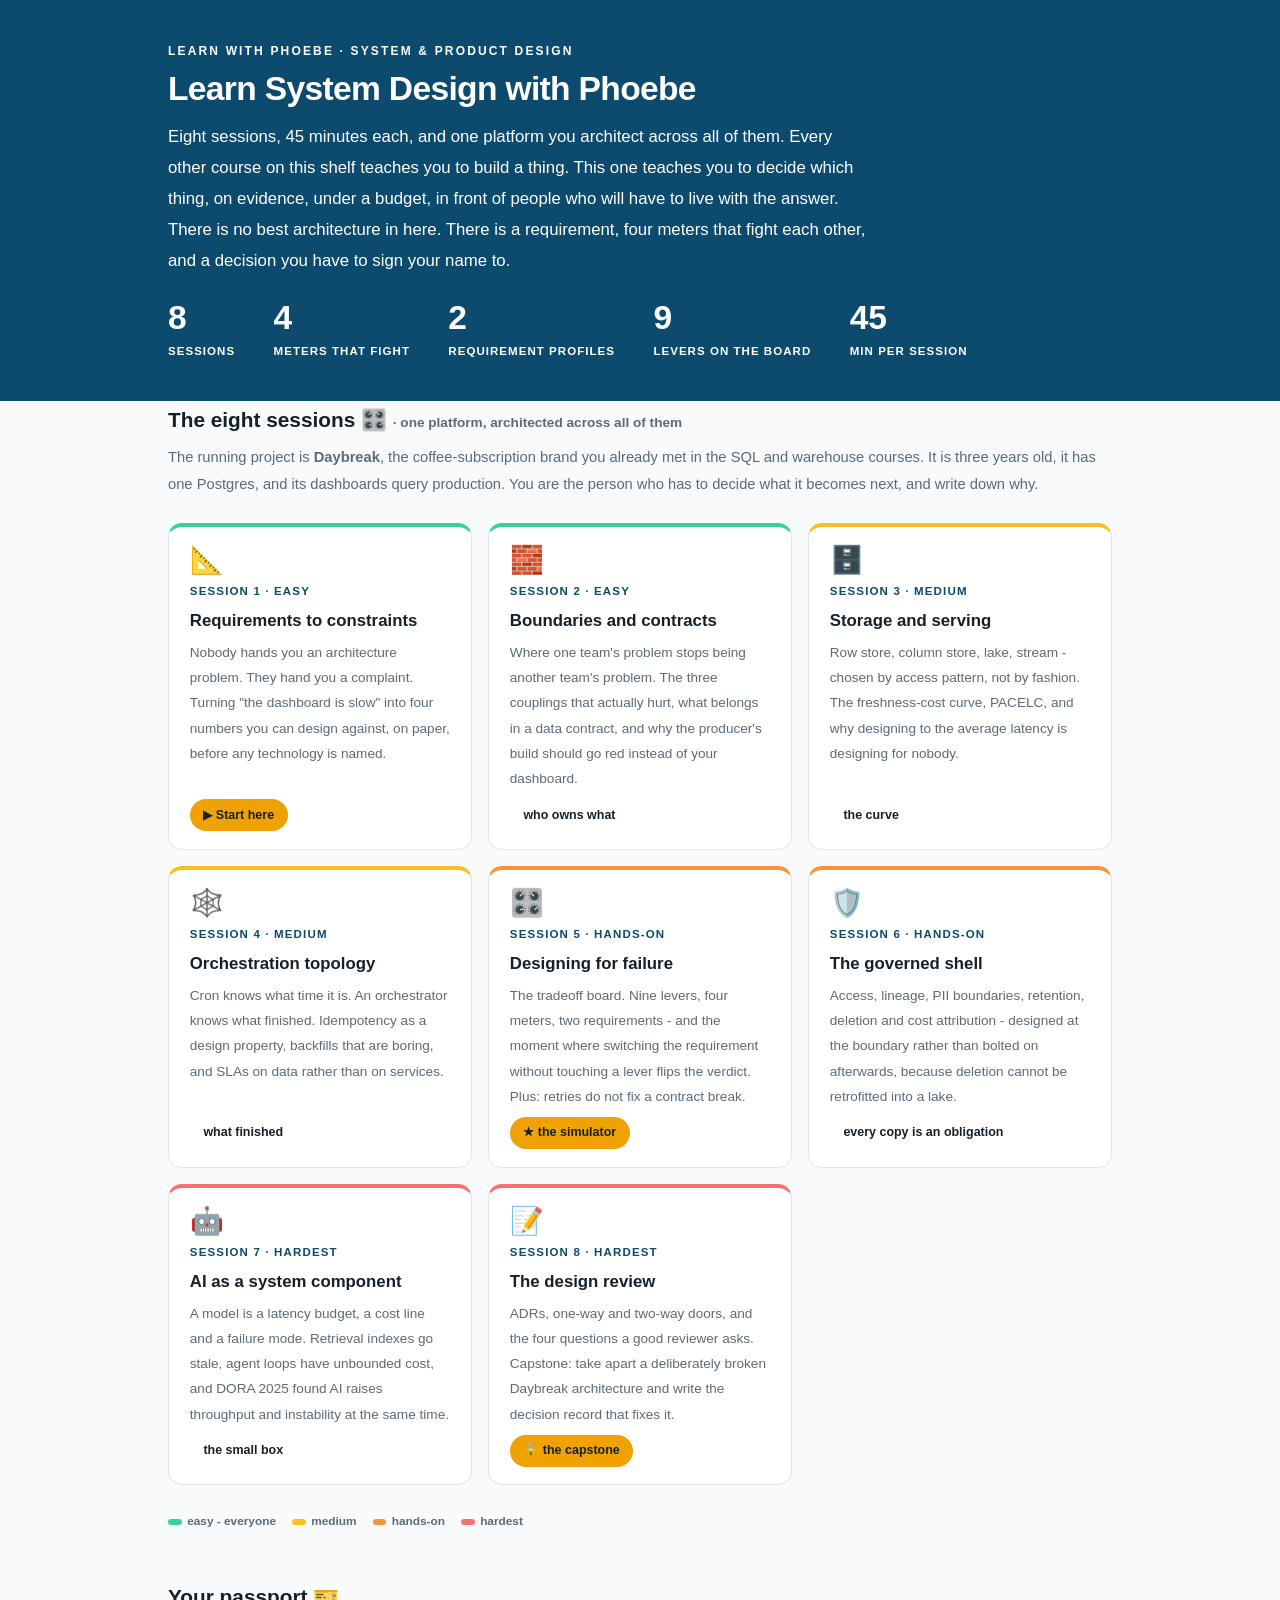
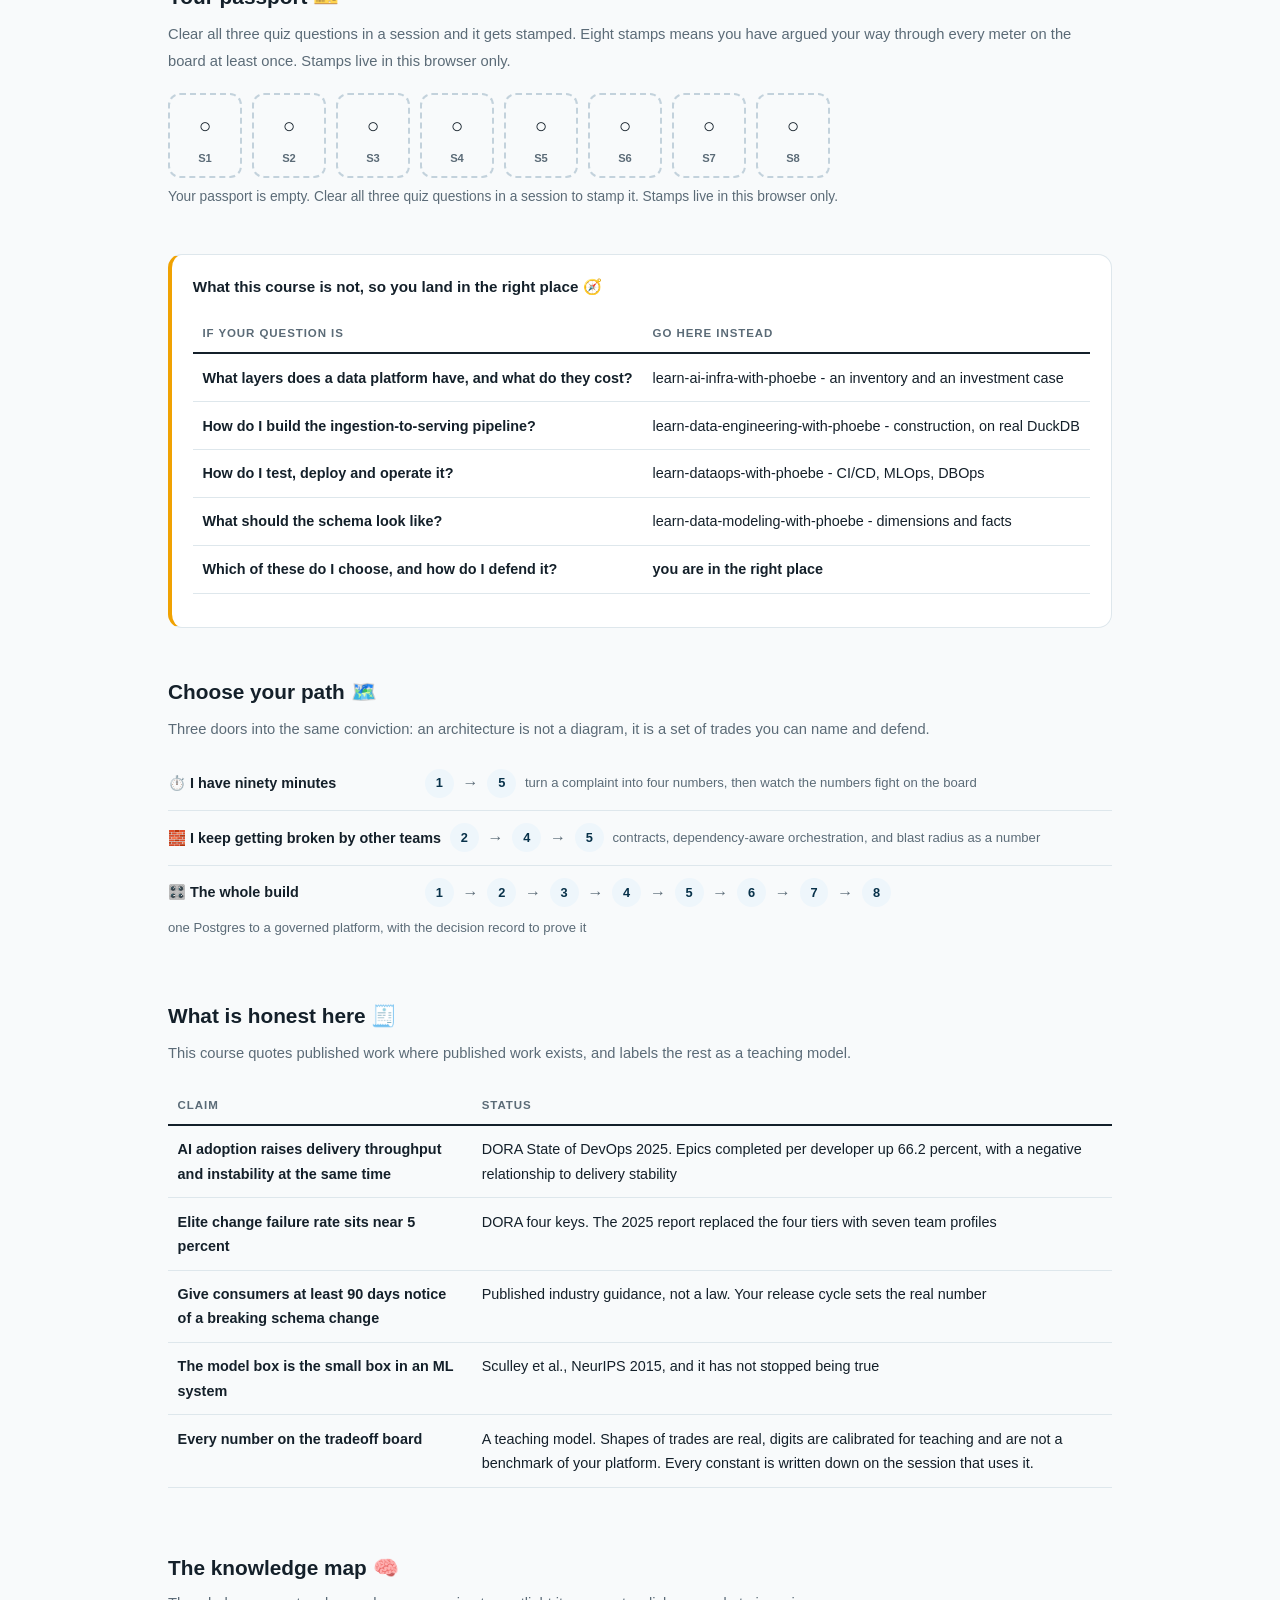
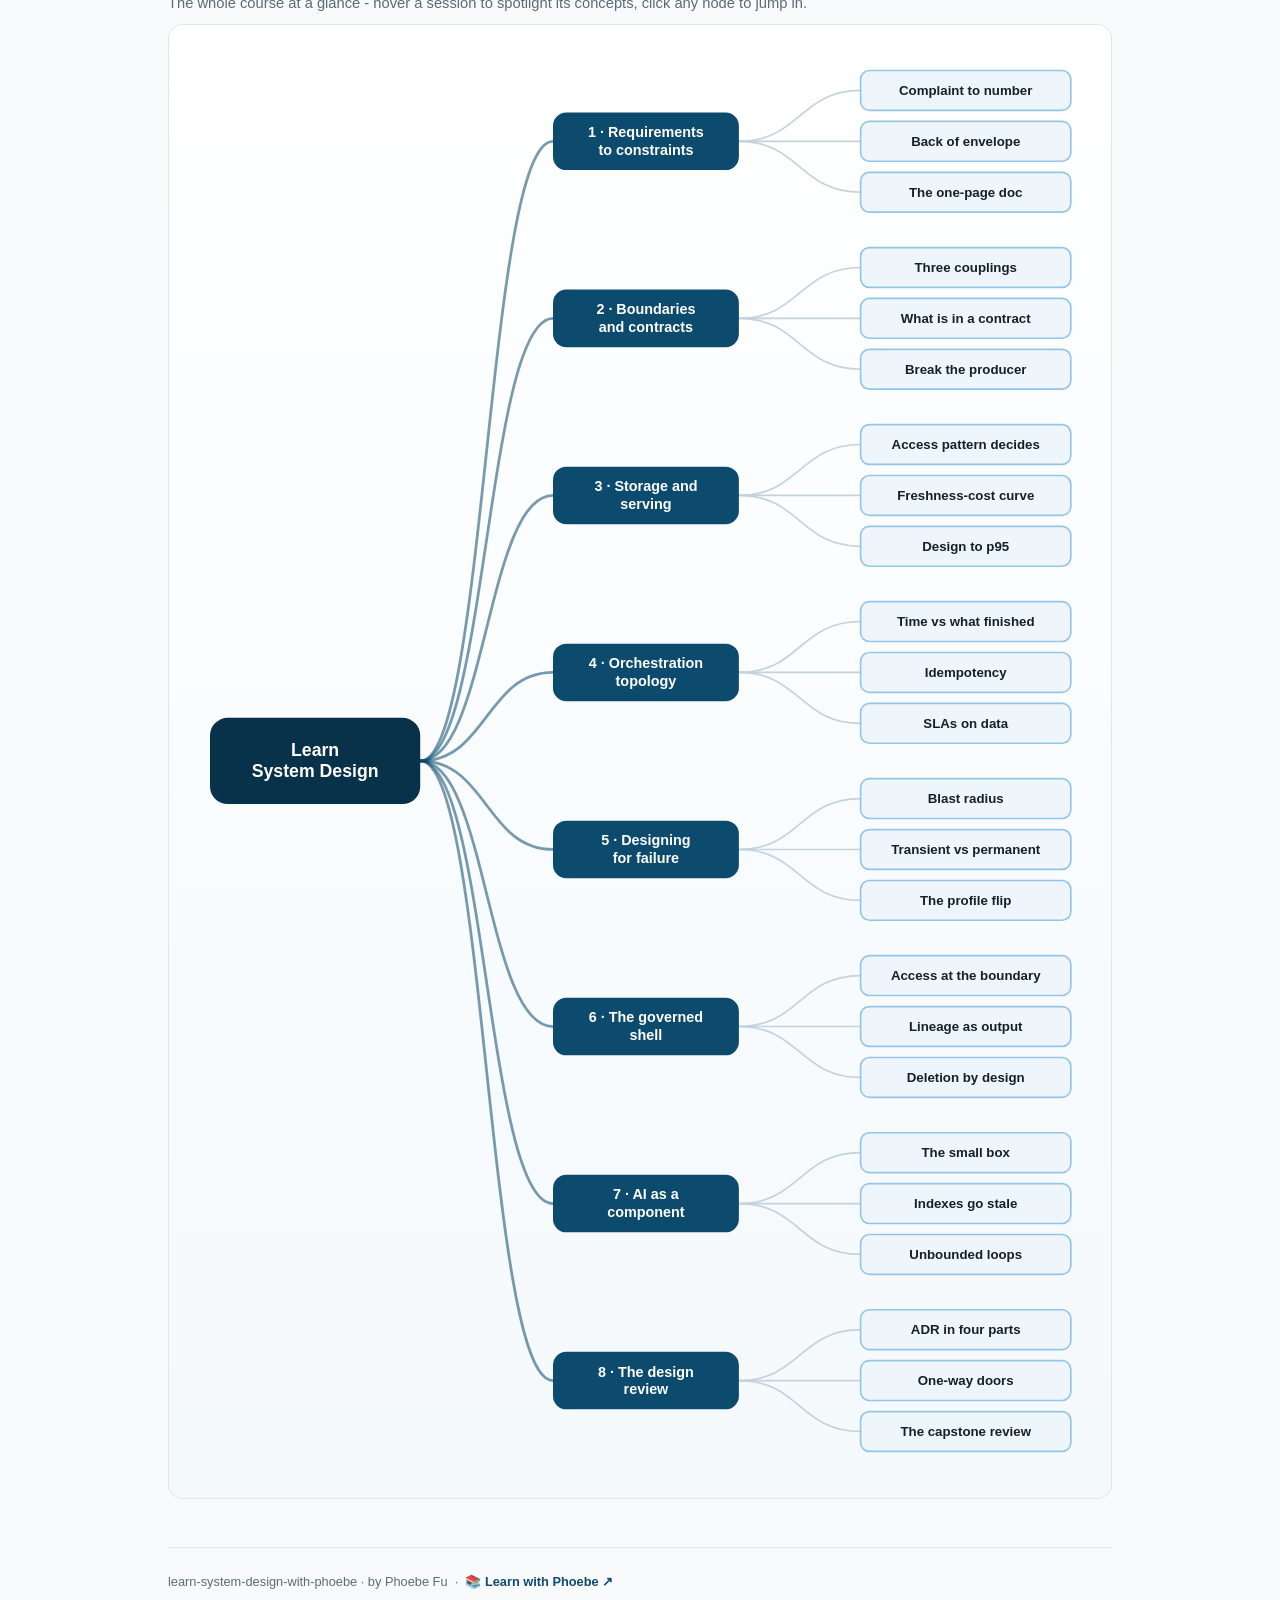
==== commit 05989ec9: "Prompt-box label inside the box: overflow no longer cuts it in half The label hung 0.7rem above the " ====
--- a/index.html
+++ b/index.html
@@ -19,7 +19,7 @@
 <meta name="twitter:image" content="https://phoebefu6.github.io/learn-system-design-with-phoebe/assets/og-cover.png">
 <!-- social:end -->
 <title>Learn System Design with Phoebe</title>
-<link rel="stylesheet" href="assets/style.css?v=22">
+<link rel="stylesheet" href="assets/style.css?v=24">
 <style>
 
   .stats-row { display: flex; gap: 2.4rem; margin-top: 1.5rem; flex-wrap: wrap; }
--- a/assets/style.css
+++ b/assets/style.css
@@ -1209,3 +1209,8 @@
 .prompt-box b, .prompt-box strong { color: var(--indigo-deep, var(--ink)); }
 .prompt-box span, .prompt-box em, .prompt-box i { color: inherit; }
 .pp-stamp i { color: var(--ink); }
+
+/* Prompt-box label sits inside the box (2026-10-12). Hanging it 0.7rem above the edge let any
+   overflow:auto parent cut it in half; in normal flow nothing can clip it. The right margin
+   keeps it clear of the Copy button; long labels wrap instead of running under it. */
+.prompt-box > .label{ position: static; display: table; margin: 0 5.2rem .55rem 0; white-space: normal; line-height: 1.45; }
